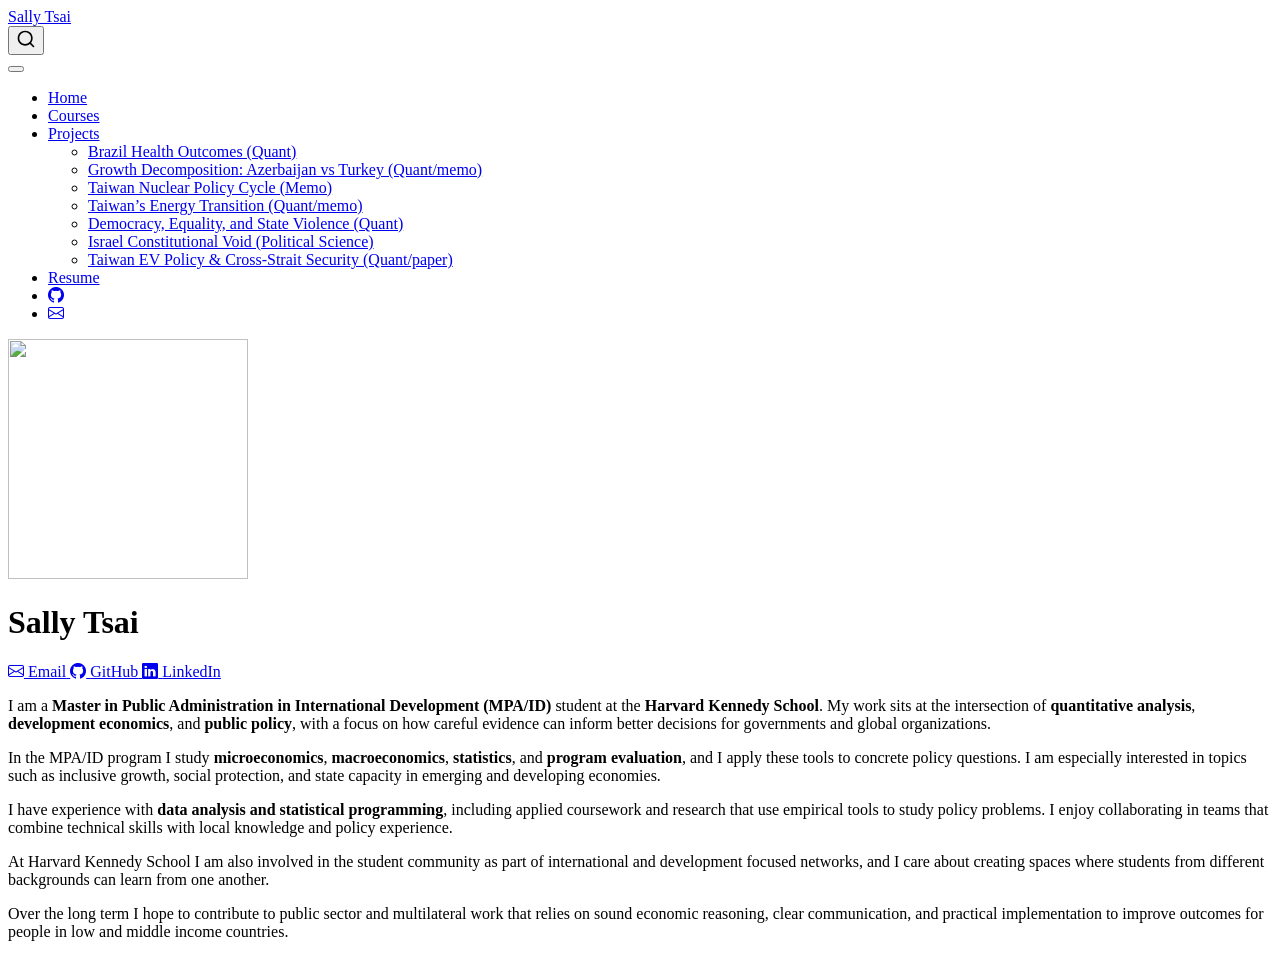
==== docs/index.html @ 2fb7767c "Rebuild site with Taiwan EV paper in Projects menu" ====
<!DOCTYPE html>
<html xmlns="http://www.w3.org/1999/xhtml" lang="en" xml:lang="en"><head>

<meta charset="utf-8">
<meta name="generator" content="quarto-1.9.36">

<meta name="viewport" content="width=device-width, initial-scale=1.0, user-scalable=yes">


<title>Sally Tsai</title>
<style>
/* Default styles provided by pandoc.
** See https://pandoc.org/MANUAL.html#variables-for-html for config info.
*/
code{white-space: pre-wrap;}
span.smallcaps{font-variant: small-caps;}
div.columns{display: flex; gap: min(4vw, 1.5em);}
div.column{flex: auto; overflow-x: auto;}
div.hanging-indent{margin-left: 1.5em; text-indent: -1.5em;}
ul.task-list{list-style: none;}
ul.task-list li input[type="checkbox"] {
  width: 0.8em;
  margin: 0 0.8em 0.2em -1em; /* quarto-specific, see https://github.com/quarto-dev/quarto-cli/issues/4556 */ 
  vertical-align: middle;
}
</style>


<script src="site_libs/quarto-nav/quarto-nav.js"></script>
<script src="site_libs/quarto-nav/headroom.min.js"></script>
<script src="site_libs/clipboard/clipboard.min.js"></script>
<script src="site_libs/quarto-search/autocomplete.umd.js"></script>
<script src="site_libs/quarto-search/fuse.min.js"></script>
<script src="site_libs/quarto-search/quarto-search.js"></script>
<meta name="quarto:offset" content="./">
<script src="site_libs/quarto-html/quarto.js" type="module"></script>
<script src="site_libs/quarto-html/tabsets/tabsets.js" type="module"></script>
<script src="site_libs/quarto-html/popper.min.js"></script>
<script src="site_libs/quarto-html/tippy.umd.min.js"></script>
<link href="site_libs/quarto-html/tippy.css" rel="stylesheet">
<link href="site_libs/quarto-html/quarto-syntax-highlighting-845c23b38eaddc0f92fda52bfe77a8c8.css" rel="stylesheet" id="quarto-text-highlighting-styles">
<script src="site_libs/bootstrap/bootstrap.min.js"></script>
<link href="site_libs/bootstrap/bootstrap-icons.css" rel="stylesheet">
<link href="site_libs/bootstrap/bootstrap-158031087360bce0ff56dc785ce39e06.min.css" rel="stylesheet" append-hash="true" id="quarto-bootstrap" data-mode="light">
<script id="quarto-search-options" type="application/json">{
  "location": "navbar",
  "copy-button": false,
  "collapse-after": 3,
  "panel-placement": "end",
  "type": "overlay",
  "limit": 50,
  "keyboard-shortcut": [
    "f",
    "/",
    "s"
  ],
  "show-item-context": false,
  "language": {
    "search-no-results-text": "No results",
    "search-matching-documents-text": "matching documents",
    "search-copy-link-title": "Copy link to search",
    "search-hide-matches-text": "Hide additional matches",
    "search-more-match-text": "more match in this document",
    "search-more-matches-text": "more matches in this document",
    "search-clear-button-title": "Clear",
    "search-text-placeholder": "",
    "search-detached-cancel-button-title": "Cancel",
    "search-submit-button-title": "Submit",
    "search-label": "Search"
  }
}</script>


<link rel="stylesheet" href="styles.css">
</head>

<body class="nav-fixed fullcontent quarto-light">

<div id="quarto-search-results"></div>
  <header id="quarto-header" class="headroom fixed-top">
    <nav class="navbar navbar-expand-lg " data-bs-theme="dark">
      <div class="navbar-container container-fluid">
      <div class="navbar-brand-container mx-auto">
    <a class="navbar-brand" href="./index.html">
    <span class="navbar-title">Sally Tsai</span>
    </a>
  </div>
            <div id="quarto-search" class="" title="Search"></div>
          <button class="navbar-toggler" type="button" data-bs-toggle="collapse" data-bs-target="#navbarCollapse" aria-controls="navbarCollapse" role="menu" aria-expanded="false" aria-label="Toggle navigation" onclick="if (window.quartoToggleHeadroom) { window.quartoToggleHeadroom(); }">
  <span class="navbar-toggler-icon"></span>
</button>
          <div class="collapse navbar-collapse" id="navbarCollapse">
            <ul class="navbar-nav navbar-nav-scroll ms-auto">
  <li class="nav-item">
    <a class="nav-link active" href="./index.html" aria-current="page"> 
<span class="menu-text">Home</span></a>
  </li>  
  <li class="nav-item">
    <a class="nav-link" href="./courses.html"> 
<span class="menu-text">Courses</span></a>
  </li>  
  <li class="nav-item dropdown ">
    <a class="nav-link dropdown-toggle" href="#" id="nav-menu-projects" role="link" data-bs-toggle="dropdown" aria-expanded="false">
 <span class="menu-text">Projects</span>
    </a>
    <ul class="dropdown-menu dropdown-menu-end" aria-labelledby="nav-menu-projects">    
        <li>
    <a class="dropdown-item" href="./pdfs/brazil-health-outcome.pdf">
 <span class="dropdown-text">Brazil Health Outcomes (Quant)</span></a>
  </li>  
        <li>
    <a class="dropdown-item" href="./pdfs/Asian Development Bank Internal Memorandum.pdf">
 <span class="dropdown-text">Growth Decomposition: Azerbaijan vs Turkey (Quant/memo)</span></a>
  </li>  
        <li>
    <a class="dropdown-item" href="./pdfs/PPG401 policy cycle.pdf">
 <span class="dropdown-text">Taiwan Nuclear Policy Cycle (Memo)</span></a>
  </li>  
        <li>
    <a class="dropdown-item" href="./pdfs/POl474 Paper 1.pdf">
 <span class="dropdown-text">Taiwan’s Energy Transition (Quant/memo)</span></a>
  </li>  
        <li>
    <a class="dropdown-item" href="./pdfs/Democracy, Equality, and State Violence.pdf">
 <span class="dropdown-text">Democracy, Equality, and State Violence (Quant)</span></a>
  </li>  
        <li>
    <a class="dropdown-item" href="./pdfs/POL377 Essay.pdf">
 <span class="dropdown-text">Israel Constitutional Void (Political Science)</span></a>
  </li>  
        <li>
    <a class="dropdown-item" href="./pdfs/taiwan-ev-policy-analysis.pdf">
 <span class="dropdown-text">Taiwan EV Policy &amp; Cross-Strait Security (Quant/paper)</span></a>
  </li>  
    </ul>
  </li>
  <li class="nav-item">
    <a class="nav-link" href="./pdfs/Sally Resume.pdf"> 
<span class="menu-text">Resume</span></a>
  </li>  
  <li class="nav-item compact">
    <a class="nav-link" href="https://github.com/sallyytsai"> <i class="bi bi-github" role="img">
</i> 
<span class="menu-text"></span></a>
  </li>  
  <li class="nav-item compact">
    <a class="nav-link" href="mailto:sallytsai6640@gmail.com"> <i class="bi bi-envelope" role="img">
</i> 
<span class="menu-text"></span></a>
  </li>  
</ul>
          </div> <!-- /navcollapse -->
            <div class="quarto-navbar-tools">
</div>
      </div> <!-- /container-fluid -->
    </nav>
</header>
<!-- content -->
<div id="quarto-content" class="quarto-container page-columns page-rows-contents page-layout-article page-navbar">
<!-- sidebar -->
<!-- margin-sidebar -->
    
<!-- main -->
<div class="quarto-about-trestles">
  <div class="about-entity">
    <img src="photos\59AF9C00-B7DF-407C-B74A-678C40F349BF_1_102_o.jpeg" class="about-image
  round " style="height: 15em; width: 15em;">
<header id="title-block-header" class="quarto-title-block default">
<div class="quarto-title">
<h1 class="title">Sally Tsai</h1>
</div>
<div class="quarto-title-meta">
  </div>
</header>
    <div class="about-links">
  <a href="mailto:sallytsai6640@gmail.com" class="about-link" rel="" target="">
    <i class="bi bi-envelope"></i>
     <span class="about-link-text">Email</span>
  </a>
  <a href="https://github.com/sallyytsai" class="about-link" rel="" target="">
    <i class="bi bi-github"></i>
     <span class="about-link-text">GitHub</span>
  </a>
  <a href="https://www.linkedin.com/in/sallyytsai/" class="about-link" rel="" target="">
    <i class="bi bi-linkedin"></i>
     <span class="about-link-text">LinkedIn</span>
  </a>
</div>
  </div>
  <div class="about-contents"><main class="content" id="quarto-document-content">
<p>I am a <strong>Master in Public Administration in International Development (MPA/ID)</strong> student at the <strong>Harvard Kennedy School</strong>. My work sits at the intersection of <strong>quantitative analysis</strong>, <strong>development economics</strong>, and <strong>public policy</strong>, with a focus on how careful evidence can inform better decisions for governments and global organizations.</p>
<p>In the MPA/ID program I study <strong>microeconomics</strong>, <strong>macroeconomics</strong>, <strong>statistics</strong>, and <strong>program evaluation</strong>, and I apply these tools to concrete policy questions. I am especially interested in topics such as inclusive growth, social protection, and state capacity in emerging and developing economies.</p>
<p>I have experience with <strong>data analysis and statistical programming</strong>, including applied coursework and research that use empirical tools to study policy problems. I enjoy collaborating in teams that combine technical skills with local knowledge and policy experience.</p>
<p>At Harvard Kennedy School I am also involved in the student community as part of international and development focused networks, and I care about creating spaces where students from different backgrounds can learn from one another.</p>
<p>Over the long term I hope to contribute to public sector and multilateral work that relies on sound economic reasoning, clear communication, and practical implementation to improve outcomes for people in low and middle income countries.</p>


</main></div>
</div>
 <!-- /main -->
<script id="quarto-html-after-body" type="application/javascript">
  window.document.addEventListener("DOMContentLoaded", function (event) {
    const isCodeAnnotation = (el) => {
      for (const clz of el.classList) {
        if (clz.startsWith('code-annotation-')) {                     
          return true;
        }
      }
      return false;
    }
    const onCopySuccess = function(e) {
      // button target
      const button = e.trigger;
      // don't keep focus
      button.blur();
      // flash "checked"
      button.classList.add('code-copy-button-checked');
      var currentTitle = button.getAttribute("title");
      button.setAttribute("title", "Copied!");
      let tooltip;
      if (window.bootstrap) {
        button.setAttribute("data-bs-toggle", "tooltip");
        button.setAttribute("data-bs-placement", "left");
        button.setAttribute("data-bs-title", "Copied!");
        tooltip = new bootstrap.Tooltip(button, 
          { trigger: "manual", 
            customClass: "code-copy-button-tooltip",
            offset: [0, -8]});
        tooltip.show();    
      }
      setTimeout(function() {
        if (tooltip) {
          tooltip.hide();
          button.removeAttribute("data-bs-title");
          button.removeAttribute("data-bs-toggle");
          button.removeAttribute("data-bs-placement");
        }
        button.setAttribute("title", currentTitle);
        button.classList.remove('code-copy-button-checked');
      }, 1000);
      // clear code selection
      e.clearSelection();
    }
    const getTextToCopy = function(trigger) {
      const outerScaffold = trigger.parentElement.cloneNode(true);
      const codeEl = outerScaffold.querySelector('code');
      for (const childEl of codeEl.children) {
        if (isCodeAnnotation(childEl)) {
          childEl.remove();
        }
      }
      return codeEl.innerText;
    }
    const clipboard = new window.ClipboardJS('.code-copy-button:not([data-in-quarto-modal])', {
      text: getTextToCopy
    });
    clipboard.on('success', onCopySuccess);
    if (window.document.getElementById('quarto-embedded-source-code-modal')) {
      const clipboardModal = new window.ClipboardJS('.code-copy-button[data-in-quarto-modal]', {
        text: getTextToCopy,
        container: window.document.getElementById('quarto-embedded-source-code-modal')
      });
      clipboardModal.on('success', onCopySuccess);
    }
      var localhostRegex = new RegExp(/^(?:http|https):\/\/localhost\:?[0-9]*\//);
      var mailtoRegex = new RegExp(/^mailto:/);
        var filterRegex = new RegExp('/' + window.location.host + '/');
      var isInternal = (href) => {
          return filterRegex.test(href) || localhostRegex.test(href) || mailtoRegex.test(href);
      }
      // Inspect non-navigation links and adorn them if external
     var links = window.document.querySelectorAll('a[href]:not(.nav-link):not(.navbar-brand):not(.toc-action):not(.sidebar-link):not(.sidebar-item-toggle):not(.pagination-link):not(.no-external):not([aria-hidden]):not(.dropdown-item):not(.quarto-navigation-tool):not(.about-link)');
      for (var i=0; i<links.length; i++) {
        const link = links[i];
        if (!isInternal(link.href)) {
          // undo the damage that might have been done by quarto-nav.js in the case of
          // links that we want to consider external
          if (link.dataset.originalHref !== undefined) {
            link.href = link.dataset.originalHref;
          }
        }
      }
    function tippyHover(el, contentFn, onTriggerFn, onUntriggerFn) {
      const config = {
        allowHTML: true,
        maxWidth: 500,
        delay: 100,
        arrow: false,
        appendTo: function(el) {
            return el.parentElement;
        },
        interactive: true,
        interactiveBorder: 10,
        theme: 'quarto',
        placement: 'bottom-start',
      };
      if (contentFn) {
        config.content = contentFn;
      }
      if (onTriggerFn) {
        config.onTrigger = onTriggerFn;
      }
      if (onUntriggerFn) {
        config.onUntrigger = onUntriggerFn;
      }
      window.tippy(el, config); 
    }
    const noterefs = window.document.querySelectorAll('a[role="doc-noteref"]');
    for (var i=0; i<noterefs.length; i++) {
      const ref = noterefs[i];
      tippyHover(ref, function() {
        // use id or data attribute instead here
        let href = ref.getAttribute('data-footnote-href') || ref.getAttribute('href');
        try { href = new URL(href).hash; } catch {}
        const id = href.replace(/^#\/?/, "");
        const note = window.document.getElementById(id);
        if (note) {
          return note.innerHTML;
        } else {
          return "";
        }
      });
    }
    const xrefs = window.document.querySelectorAll('a.quarto-xref');
    const processXRef = (id, note) => {
      // Strip column container classes
      const stripColumnClz = (el) => {
        el.classList.remove("page-full", "page-columns");
        if (el.children) {
          for (const child of el.children) {
            stripColumnClz(child);
          }
        }
      }
      stripColumnClz(note)
      if (id === null || id.startsWith('sec-')) {
        // Special case sections, only their first couple elements
        const container = document.createElement("div");
        if (note.children && note.children.length > 2) {
          container.appendChild(note.children[0].cloneNode(true));
          for (let i = 1; i < note.children.length; i++) {
            const child = note.children[i];
            if (child.tagName === "P" && child.innerText === "") {
              continue;
            } else {
              container.appendChild(child.cloneNode(true));
              break;
            }
          }
          if (window.Quarto?.typesetMath) {
            window.Quarto.typesetMath(container);
          }
          return container.innerHTML
        } else {
          if (window.Quarto?.typesetMath) {
            window.Quarto.typesetMath(note);
          }
          return note.innerHTML;
        }
      } else {
        // Remove any anchor links if they are present
        const anchorLink = note.querySelector('a.anchorjs-link');
        if (anchorLink) {
          anchorLink.remove();
        }
        if (window.Quarto?.typesetMath) {
          window.Quarto.typesetMath(note);
        }
        if (note.classList.contains("callout")) {
          return note.outerHTML;
        } else {
          return note.innerHTML;
        }
      }
    }
    for (var i=0; i<xrefs.length; i++) {
      const xref = xrefs[i];
      tippyHover(xref, undefined, function(instance) {
        instance.disable();
        let url = xref.getAttribute('href');
        let hash = undefined; 
        if (url.startsWith('#')) {
          hash = url;
        } else {
          try { hash = new URL(url).hash; } catch {}
        }
        if (hash) {
          const id = hash.replace(/^#\/?/, "");
          const note = window.document.getElementById(id);
          if (note !== null) {
            try {
              const html = processXRef(id, note.cloneNode(true));
              instance.setContent(html);
            } finally {
              instance.enable();
              instance.show();
            }
          } else {
            // See if we can fetch this
            fetch(url.split('#')[0])
            .then(res => res.text())
            .then(html => {
              const parser = new DOMParser();
              const htmlDoc = parser.parseFromString(html, "text/html");
              const note = htmlDoc.getElementById(id);
              if (note !== null) {
                const html = processXRef(id, note);
                instance.setContent(html);
              } 
            }).finally(() => {
              instance.enable();
              instance.show();
            });
          }
        } else {
          // See if we can fetch a full url (with no hash to target)
          // This is a special case and we should probably do some content thinning / targeting
          fetch(url)
          .then(res => res.text())
          .then(html => {
            const parser = new DOMParser();
            const htmlDoc = parser.parseFromString(html, "text/html");
            const note = htmlDoc.querySelector('main.content');
            if (note !== null) {
              // This should only happen for chapter cross references
              // (since there is no id in the URL)
              // remove the first header
              if (note.children.length > 0 && note.children[0].tagName === "HEADER") {
                note.children[0].remove();
              }
              const html = processXRef(null, note);
              instance.setContent(html);
            } 
          }).finally(() => {
            instance.enable();
            instance.show();
          });
        }
      }, function(instance) {
      });
    }
        let selectedAnnoteEl;
        const selectorForAnnotation = ( cell, annotation) => {
          let cellAttr = 'data-code-cell="' + cell + '"';
          let lineAttr = 'data-code-annotation="' +  annotation + '"';
          const selector = 'span[' + cellAttr + '][' + lineAttr + ']';
          return selector;
        }
        const selectCodeLines = (annoteEl) => {
          const doc = window.document;
          const targetCell = annoteEl.getAttribute("data-target-cell");
          const targetAnnotation = annoteEl.getAttribute("data-target-annotation");
          const annoteSpan = window.document.querySelector(selectorForAnnotation(targetCell, targetAnnotation));
          const lines = annoteSpan.getAttribute("data-code-lines").split(",");
          const lineIds = lines.map((line) => {
            return targetCell + "-" + line;
          })
          let top = null;
          let height = null;
          let parent = null;
          if (lineIds.length > 0) {
              //compute the position of the single el (top and bottom and make a div)
              const el = window.document.getElementById(lineIds[0]);
              top = el.offsetTop;
              height = el.offsetHeight;
              parent = el.parentElement.parentElement;
            if (lineIds.length > 1) {
              const lastEl = window.document.getElementById(lineIds[lineIds.length - 1]);
              const bottom = lastEl.offsetTop + lastEl.offsetHeight;
              height = bottom - top;
            }
            if (top !== null && height !== null && parent !== null) {
              // cook up a div (if necessary) and position it 
              let div = window.document.getElementById("code-annotation-line-highlight");
              if (div === null) {
                div = window.document.createElement("div");
                div.setAttribute("id", "code-annotation-line-highlight");
                div.style.position = 'absolute';
                parent.appendChild(div);
              }
              div.style.top = top - 2 + "px";
              div.style.height = height + 4 + "px";
              div.style.left = 0;
              let gutterDiv = window.document.getElementById("code-annotation-line-highlight-gutter");
              if (gutterDiv === null) {
                gutterDiv = window.document.createElement("div");
                gutterDiv.setAttribute("id", "code-annotation-line-highlight-gutter");
                gutterDiv.style.position = 'absolute';
                const codeCell = window.document.getElementById(targetCell);
                const gutter = codeCell.querySelector('.code-annotation-gutter');
                gutter.appendChild(gutterDiv);
              }
              gutterDiv.style.top = top - 2 + "px";
              gutterDiv.style.height = height + 4 + "px";
            }
            selectedAnnoteEl = annoteEl;
          }
        };
        const unselectCodeLines = () => {
          const elementsIds = ["code-annotation-line-highlight", "code-annotation-line-highlight-gutter"];
          elementsIds.forEach((elId) => {
            const div = window.document.getElementById(elId);
            if (div) {
              div.remove();
            }
          });
          selectedAnnoteEl = undefined;
        };
          // Handle positioning of the toggle
      window.addEventListener(
        "resize",
        throttle(() => {
          elRect = undefined;
          if (selectedAnnoteEl) {
            selectCodeLines(selectedAnnoteEl);
          }
        }, 10)
      );
      function throttle(fn, ms) {
      let throttle = false;
      let timer;
        return (...args) => {
          if(!throttle) { // first call gets through
              fn.apply(this, args);
              throttle = true;
          } else { // all the others get throttled
              if(timer) clearTimeout(timer); // cancel #2
              timer = setTimeout(() => {
                fn.apply(this, args);
                timer = throttle = false;
              }, ms);
          }
        };
      }
        // Attach click handler to the DT
        const annoteDls = window.document.querySelectorAll('dt[data-target-cell]');
        for (const annoteDlNode of annoteDls) {
          annoteDlNode.addEventListener('click', (event) => {
            const clickedEl = event.target;
            if (clickedEl !== selectedAnnoteEl) {
              unselectCodeLines();
              const activeEl = window.document.querySelector('dt[data-target-cell].code-annotation-active');
              if (activeEl) {
                activeEl.classList.remove('code-annotation-active');
              }
              selectCodeLines(clickedEl);
              clickedEl.classList.add('code-annotation-active');
            } else {
              // Unselect the line
              unselectCodeLines();
              clickedEl.classList.remove('code-annotation-active');
            }
          });
        }
    const findCites = (el) => {
      const parentEl = el.parentElement;
      if (parentEl) {
        const cites = parentEl.dataset.cites;
        if (cites) {
          return {
            el,
            cites: cites.split(' ')
          };
        } else {
          return findCites(el.parentElement)
        }
      } else {
        return undefined;
      }
    };
    var bibliorefs = window.document.querySelectorAll('a[role="doc-biblioref"]');
    for (var i=0; i<bibliorefs.length; i++) {
      const ref = bibliorefs[i];
      const citeInfo = findCites(ref);
      if (citeInfo) {
        tippyHover(citeInfo.el, function() {
          var popup = window.document.createElement('div');
          citeInfo.cites.forEach(function(cite) {
            var citeDiv = window.document.createElement('div');
            citeDiv.classList.add('hanging-indent');
            citeDiv.classList.add('csl-entry');
            var biblioDiv = window.document.getElementById('ref-' + cite);
            if (biblioDiv) {
              citeDiv.innerHTML = biblioDiv.innerHTML;
            }
            popup.appendChild(citeDiv);
          });
          return popup.innerHTML;
        });
      }
    }
  });
  </script>
</div> <!-- /content -->




</body></html>
---- docs/site_libs/quarto-html/quarto-syntax-highlighting-845c23b38eaddc0f92fda52bfe77a8c8.css ----
/* quarto syntax highlight colors */
:root {
  --quarto-hl-ot-color: #003B4F;
  --quarto-hl-at-color: #657422;
  --quarto-hl-ss-color: #20794D;
  --quarto-hl-an-color: #5E5E5E;
  --quarto-hl-fu-color: #4758AB;
  --quarto-hl-st-color: #20794D;
  --quarto-hl-cf-color: #003B4F;
  --quarto-hl-op-color: #5E5E5E;
  --quarto-hl-er-color: #AD0000;
  --quarto-hl-bn-color: #AD0000;
  --quarto-hl-al-color: #AD0000;
  --quarto-hl-va-color: #111111;
  --quarto-hl-bu-color: inherit;
  --quarto-hl-ex-color: inherit;
  --quarto-hl-pp-color: #AD0000;
  --quarto-hl-in-color: #5E5E5E;
  --quarto-hl-vs-color: #20794D;
  --quarto-hl-wa-color: #5E5E5E;
  --quarto-hl-do-color: #5E5E5E;
  --quarto-hl-im-color: #00769E;
  --quarto-hl-ch-color: #20794D;
  --quarto-hl-dt-color: #AD0000;
  --quarto-hl-fl-color: #AD0000;
  --quarto-hl-co-color: #5E5E5E;
  --quarto-hl-cv-color: #5E5E5E;
  --quarto-hl-cn-color: #8f5902;
  --quarto-hl-sc-color: #5E5E5E;
  --quarto-hl-dv-color: #AD0000;
  --quarto-hl-kw-color: #003B4F;
}

/* other quarto variables */
:root {
  --quarto-font-monospace: SFMono-Regular, Menlo, Monaco, Consolas, "Liberation Mono", "Courier New", monospace;
}

/* syntax highlight based on Pandoc's rules */
pre > code.sourceCode > span {
  color: #003B4F;
}

code.sourceCode > span {
  color: #003B4F;
}

div.sourceCode,
div.sourceCode pre.sourceCode {
  color: #003B4F;
}

/* Normal */
code span {
  color: #003B4F;
}

/* Alert */
code span.al {
  color: #AD0000;
  font-style: inherit;
}

/* Annotation */
code span.an {
  color: #5E5E5E;
  font-style: inherit;
}

/* Attribute */
code span.at {
  color: #657422;
  font-style: inherit;
}

/* BaseN */
code span.bn {
  color: #AD0000;
  font-style: inherit;
}

/* BuiltIn */
code span.bu {
  font-style: inherit;
}

/* ControlFlow */
code span.cf {
  color: #003B4F;
  font-weight: bold;
  font-style: inherit;
}

/* Char */
code span.ch {
  color: #20794D;
  font-style: inherit;
}

/* Constant */
code span.cn {
  color: #8f5902;
  font-style: inherit;
}

/* Comment */
code span.co {
  color: #5E5E5E;
  font-style: inherit;
}

/* CommentVar */
code span.cv {
  color: #5E5E5E;
  font-style: italic;
}

/* Documentation */
code span.do {
  color: #5E5E5E;
  font-style: italic;
}

/* DataType */
code span.dt {
  color: #AD0000;
  font-style: inherit;
}

/* DecVal */
code span.dv {
  color: #AD0000;
  font-style: inherit;
}

/* Error */
code span.er {
  color: #AD0000;
  font-style: inherit;
}

/* Extension */
code span.ex {
  font-style: inherit;
}

/* Float */
code span.fl {
  color: #AD0000;
  font-style: inherit;
}

/* Function */
code span.fu {
  color: #4758AB;
  font-style: inherit;
}

/* Import */
code span.im {
  color: #00769E;
  font-style: inherit;
}

/* Information */
code span.in {
  color: #5E5E5E;
  font-style: inherit;
}

/* Keyword */
code span.kw {
  color: #003B4F;
  font-weight: bold;
  font-style: inherit;
}

/* Operator */
code span.op {
  color: #5E5E5E;
  font-style: inherit;
}

/* Other */
code span.ot {
  color: #003B4F;
  font-style: inherit;
}

/* Preprocessor */
code span.pp {
  color: #AD0000;
  font-style: inherit;
}

/* SpecialChar */
code span.sc {
  color: #5E5E5E;
  font-style: inherit;
}

/* SpecialString */
code span.ss {
  color: #20794D;
  font-style: inherit;
}

/* String */
code span.st {
  color: #20794D;
  font-style: inherit;
}

/* Variable */
code span.va {
  color: #111111;
  font-style: inherit;
}

/* VerbatimString */
code span.vs {
  color: #20794D;
  font-style: inherit;
}

/* Warning */
code span.wa {
  color: #5E5E5E;
  font-style: italic;
}

.prevent-inlining {
  content: "</";
}

/*# sourceMappingURL=ac89f0bb514bba72461919f78549e31c.css.map */
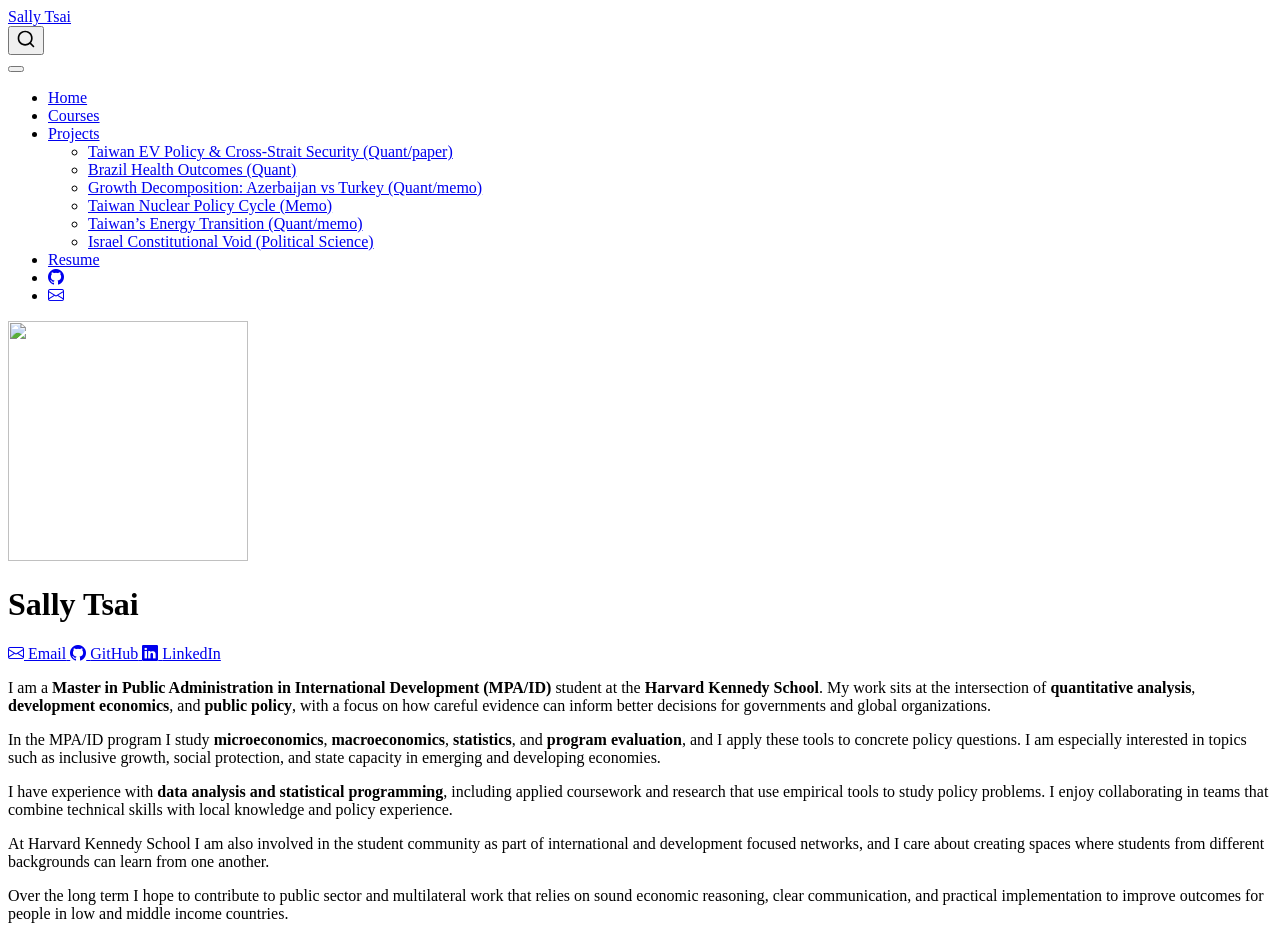
==== commit 53f28fd2: "Move EV paper to top of Projects, remove Democracy paper" ====
--- a/docs/index.html
+++ b/docs/index.html
@@ -105,6 +105,10 @@
     </a>
     <ul class="dropdown-menu dropdown-menu-end" aria-labelledby="nav-menu-projects">    
         <li>
+    <a class="dropdown-item" href="./pdfs/taiwan-ev-policy-analysis.pdf">
+ <span class="dropdown-text">Taiwan EV Policy &amp; Cross-Strait Security (Quant/paper)</span></a>
+  </li>  
+        <li>
     <a class="dropdown-item" href="./pdfs/brazil-health-outcome.pdf">
  <span class="dropdown-text">Brazil Health Outcomes (Quant)</span></a>
   </li>  
@@ -121,16 +125,8 @@
  <span class="dropdown-text">Taiwan’s Energy Transition (Quant/memo)</span></a>
   </li>  
         <li>
-    <a class="dropdown-item" href="./pdfs/Democracy, Equality, and State Violence.pdf">
- <span class="dropdown-text">Democracy, Equality, and State Violence (Quant)</span></a>
-  </li>  
-        <li>
     <a class="dropdown-item" href="./pdfs/POL377 Essay.pdf">
  <span class="dropdown-text">Israel Constitutional Void (Political Science)</span></a>
-  </li>  
-        <li>
-    <a class="dropdown-item" href="./pdfs/taiwan-ev-policy-analysis.pdf">
- <span class="dropdown-text">Taiwan EV Policy &amp; Cross-Strait Security (Quant/paper)</span></a>
   </li>  
     </ul>
   </li>
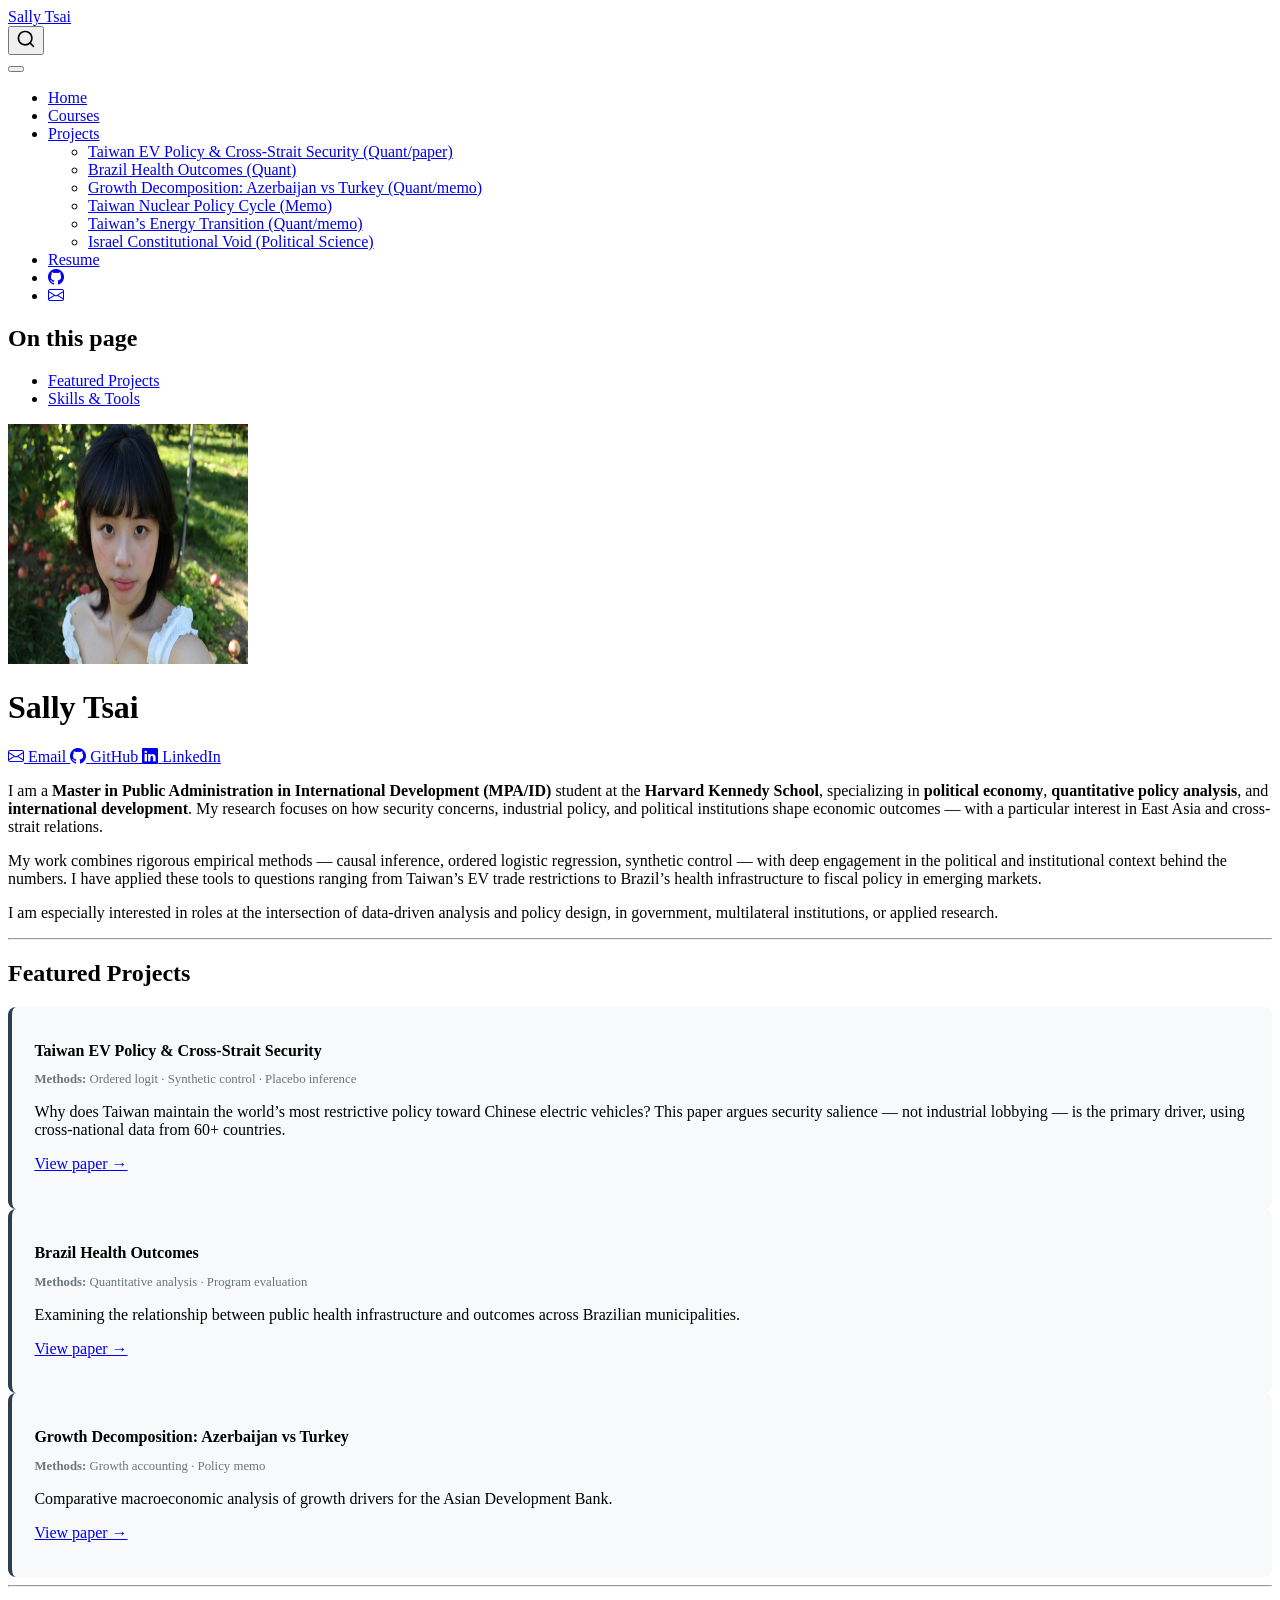
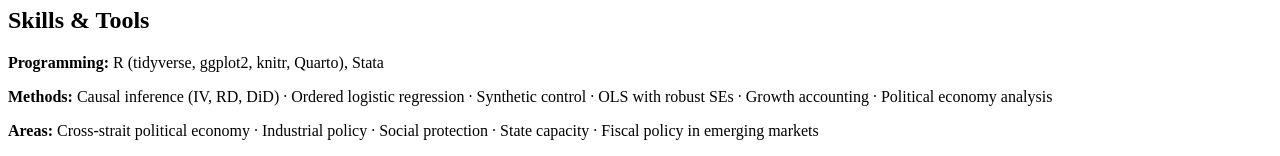
==== commit 19c05fda: "Redesign homepage: project cards, stronger bio, skills section, fix photo path" ====
--- a/docs/index.html
+++ b/docs/index.html
@@ -74,7 +74,7 @@
 <link rel="stylesheet" href="styles.css">
 </head>
 
-<body class="nav-fixed fullcontent quarto-light">
+<body class="nav-fixed quarto-light">
 
 <div id="quarto-search-results"></div>
   <header id="quarto-header" class="headroom fixed-top">
@@ -155,11 +155,19 @@
 <div id="quarto-content" class="quarto-container page-columns page-rows-contents page-layout-article page-navbar">
 <!-- sidebar -->
 <!-- margin-sidebar -->
-    
+    <div id="quarto-margin-sidebar" class="sidebar margin-sidebar">
+        <nav id="TOC" role="doc-toc" class="toc-active">
+    <h2 id="toc-title">On this page</h2>
+  <ul>
+  <li><a href="#featured-projects" id="toc-featured-projects" class="nav-link active" data-scroll-target="#featured-projects">Featured Projects</a></li>
+  <li><a href="#skills-tools" id="toc-skills-tools" class="nav-link" data-scroll-target="#skills-tools">Skills &amp; Tools</a></li>
+  </ul>
+</nav>
+    </div>
 <!-- main -->
 <div class="quarto-about-trestles">
   <div class="about-entity">
-    <img src="photos\59AF9C00-B7DF-407C-B74A-678C40F349BF_1_102_o.jpeg" class="about-image
+    <img src="photos/59AF9C00-B7DF-407C-B74A-678C40F349BF_1_102_o.jpeg" class="about-image
   round " style="height: 15em; width: 15em;">
 <header id="title-block-header" class="quarto-title-block default">
 <div class="quarto-title">
@@ -184,13 +192,43 @@
 </div>
   </div>
   <div class="about-contents"><main class="content" id="quarto-document-content">
-<p>I am a <strong>Master in Public Administration in International Development (MPA/ID)</strong> student at the <strong>Harvard Kennedy School</strong>. My work sits at the intersection of <strong>quantitative analysis</strong>, <strong>development economics</strong>, and <strong>public policy</strong>, with a focus on how careful evidence can inform better decisions for governments and global organizations.</p>
-<p>In the MPA/ID program I study <strong>microeconomics</strong>, <strong>macroeconomics</strong>, <strong>statistics</strong>, and <strong>program evaluation</strong>, and I apply these tools to concrete policy questions. I am especially interested in topics such as inclusive growth, social protection, and state capacity in emerging and developing economies.</p>
-<p>I have experience with <strong>data analysis and statistical programming</strong>, including applied coursework and research that use empirical tools to study policy problems. I enjoy collaborating in teams that combine technical skills with local knowledge and policy experience.</p>
-<p>At Harvard Kennedy School I am also involved in the student community as part of international and development focused networks, and I care about creating spaces where students from different backgrounds can learn from one another.</p>
-<p>Over the long term I hope to contribute to public sector and multilateral work that relies on sound economic reasoning, clear communication, and practical implementation to improve outcomes for people in low and middle income countries.</p>
-
-
+
+<p>I am a <strong>Master in Public Administration in International Development (MPA/ID)</strong> student at the <strong>Harvard Kennedy School</strong>, specializing in <strong>political economy</strong>, <strong>quantitative policy analysis</strong>, and <strong>international development</strong>. My research focuses on how security concerns, industrial policy, and political institutions shape economic outcomes — with a particular interest in East Asia and cross-strait relations.</p>
+<p>My work combines rigorous empirical methods — causal inference, ordered logistic regression, synthetic control — with deep engagement in the political and institutional context behind the numbers. I have applied these tools to questions ranging from Taiwan’s EV trade restrictions to Brazil’s health infrastructure to fiscal policy in emerging markets.</p>
+<p>I am especially interested in roles at the intersection of data-driven analysis and policy design, in government, multilateral institutions, or applied research.</p>
+<hr>
+<section id="featured-projects" class="level2">
+<h2 data-anchor-id="featured-projects">Featured Projects</h2>
+<div class="grid">
+<section id="taiwan-ev-policy-cross-strait-security" class="level3 g-col-12 g-col-md-4">
+<h3 data-anchor-id="taiwan-ev-policy-cross-strait-security">Taiwan EV Policy &amp; Cross-Strait Security</h3>
+<p><strong>Methods:</strong> Ordered logit · Synthetic control · Placebo inference</p>
+<p>Why does Taiwan maintain the world’s most restrictive policy toward Chinese electric vehicles? This paper argues security salience — not industrial lobbying — is the primary driver, using cross-national data from 60+ countries.</p>
+<p><a href="pdfs/taiwan-ev-policy-analysis.pdf">View paper →</a></p>
+</section>
+<section id="brazil-health-outcomes" class="level3 g-col-12 g-col-md-4">
+<h3 data-anchor-id="brazil-health-outcomes">Brazil Health Outcomes</h3>
+<p><strong>Methods:</strong> Quantitative analysis · Program evaluation</p>
+<p>Examining the relationship between public health infrastructure and outcomes across Brazilian municipalities.</p>
+<p><a href="pdfs/brazil-health-outcome.pdf">View paper →</a></p>
+</section>
+<section id="growth-decomposition-azerbaijan-vs-turkey" class="level3 g-col-12 g-col-md-4">
+<h3 data-anchor-id="growth-decomposition-azerbaijan-vs-turkey">Growth Decomposition: Azerbaijan vs Turkey</h3>
+<p><strong>Methods:</strong> Growth accounting · Policy memo</p>
+<p>Comparative macroeconomic analysis of growth drivers for the Asian Development Bank.</p>
+<p><a href="pdfs/Asian Development Bank Internal Memorandum.pdf">View paper →</a></p>
+</section>
+</div>
+<hr>
+</section>
+<section id="skills-tools" class="level2">
+<h2 data-anchor-id="skills-tools">Skills &amp; Tools</h2>
+<p><strong>Programming:</strong> R (tidyverse, ggplot2, knitr, Quarto), Stata</p>
+<p><strong>Methods:</strong> Causal inference (IV, RD, DiD) · Ordered logistic regression · Synthetic control · OLS with robust SEs · Growth accounting · Political economy analysis</p>
+<p><strong>Areas:</strong> Cross-strait political economy · Industrial policy · Social protection · State capacity · Fiscal policy in emerging markets</p>
+
+
+</section>
 </main></div>
 </div>
  <!-- /main -->
--- a/docs/styles.css
+++ b/docs/styles.css
@@ -0,0 +1,30 @@
+/* css styles */
+
+/* Project cards */
+.grid {
+  margin-top: 0.5rem;
+  gap: 1rem;
+}
+
+.g-col-md-4 {
+  background: #f8f9fa;
+  border-radius: 8px;
+  padding: 1.2rem 1.4rem;
+  border-left: 4px solid #2c3e50;
+}
+
+.g-col-md-4 h3 {
+  font-size: 1rem;
+  margin-bottom: 0.3rem;
+}
+
+.g-col-md-4 p:first-of-type {
+  font-size: 0.8rem;
+  color: #6c757d;
+  margin-bottom: 0.6rem;
+}
+
+/* Tighten about section spacing */
+.about-links {
+  margin-top: 1rem;
+}
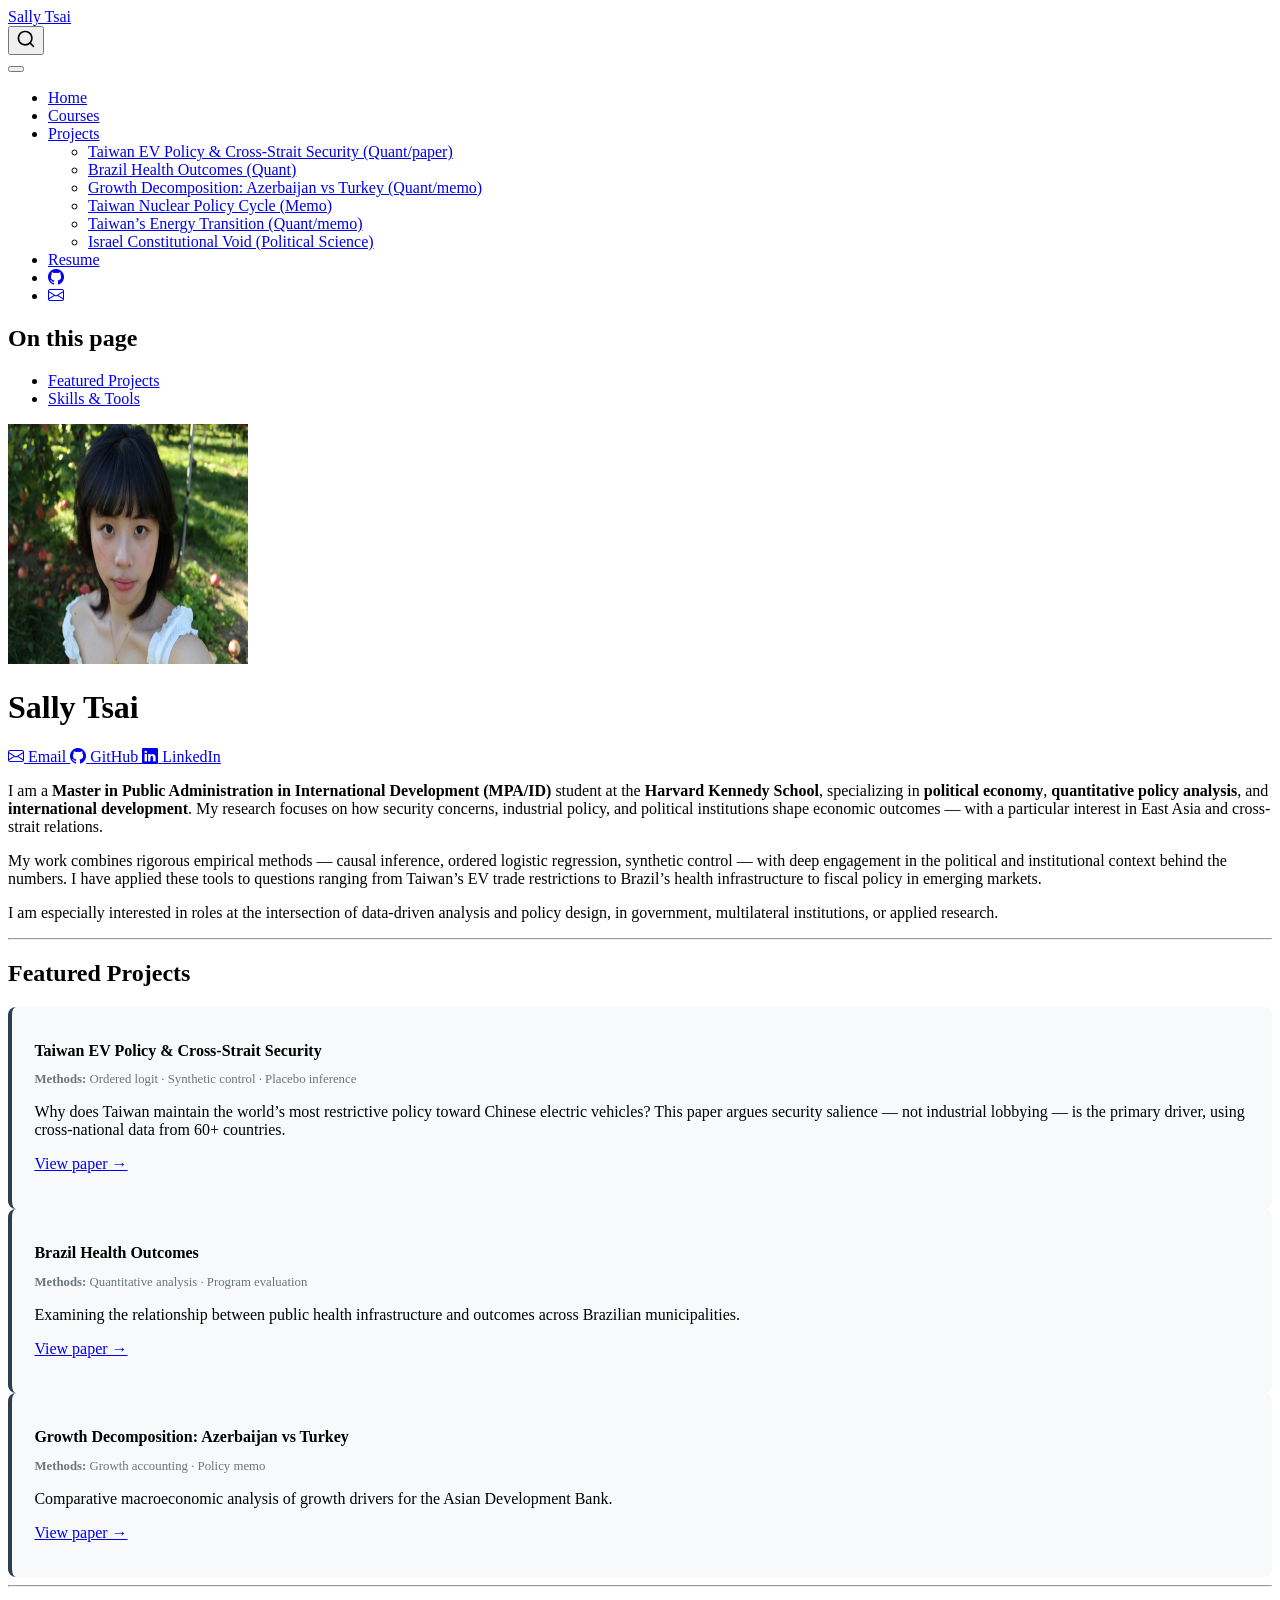
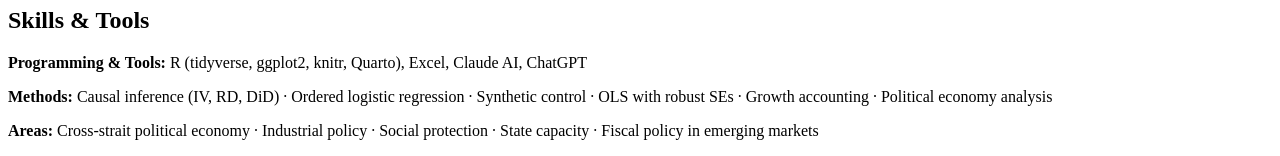
==== commit c546a8a8: "Update skills: replace Stata with Excel and AI tools" ====
--- a/docs/index.html
+++ b/docs/index.html
@@ -223,7 +223,7 @@
 </section>
 <section id="skills-tools" class="level2">
 <h2 data-anchor-id="skills-tools">Skills &amp; Tools</h2>
-<p><strong>Programming:</strong> R (tidyverse, ggplot2, knitr, Quarto), Stata</p>
+<p><strong>Programming &amp; Tools:</strong> R (tidyverse, ggplot2, knitr, Quarto), Excel, Claude AI, ChatGPT</p>
 <p><strong>Methods:</strong> Causal inference (IV, RD, DiD) · Ordered logistic regression · Synthetic control · OLS with robust SEs · Growth accounting · Political economy analysis</p>
 <p><strong>Areas:</strong> Cross-strait political economy · Industrial policy · Social protection · State capacity · Fiscal policy in emerging markets</p>
 
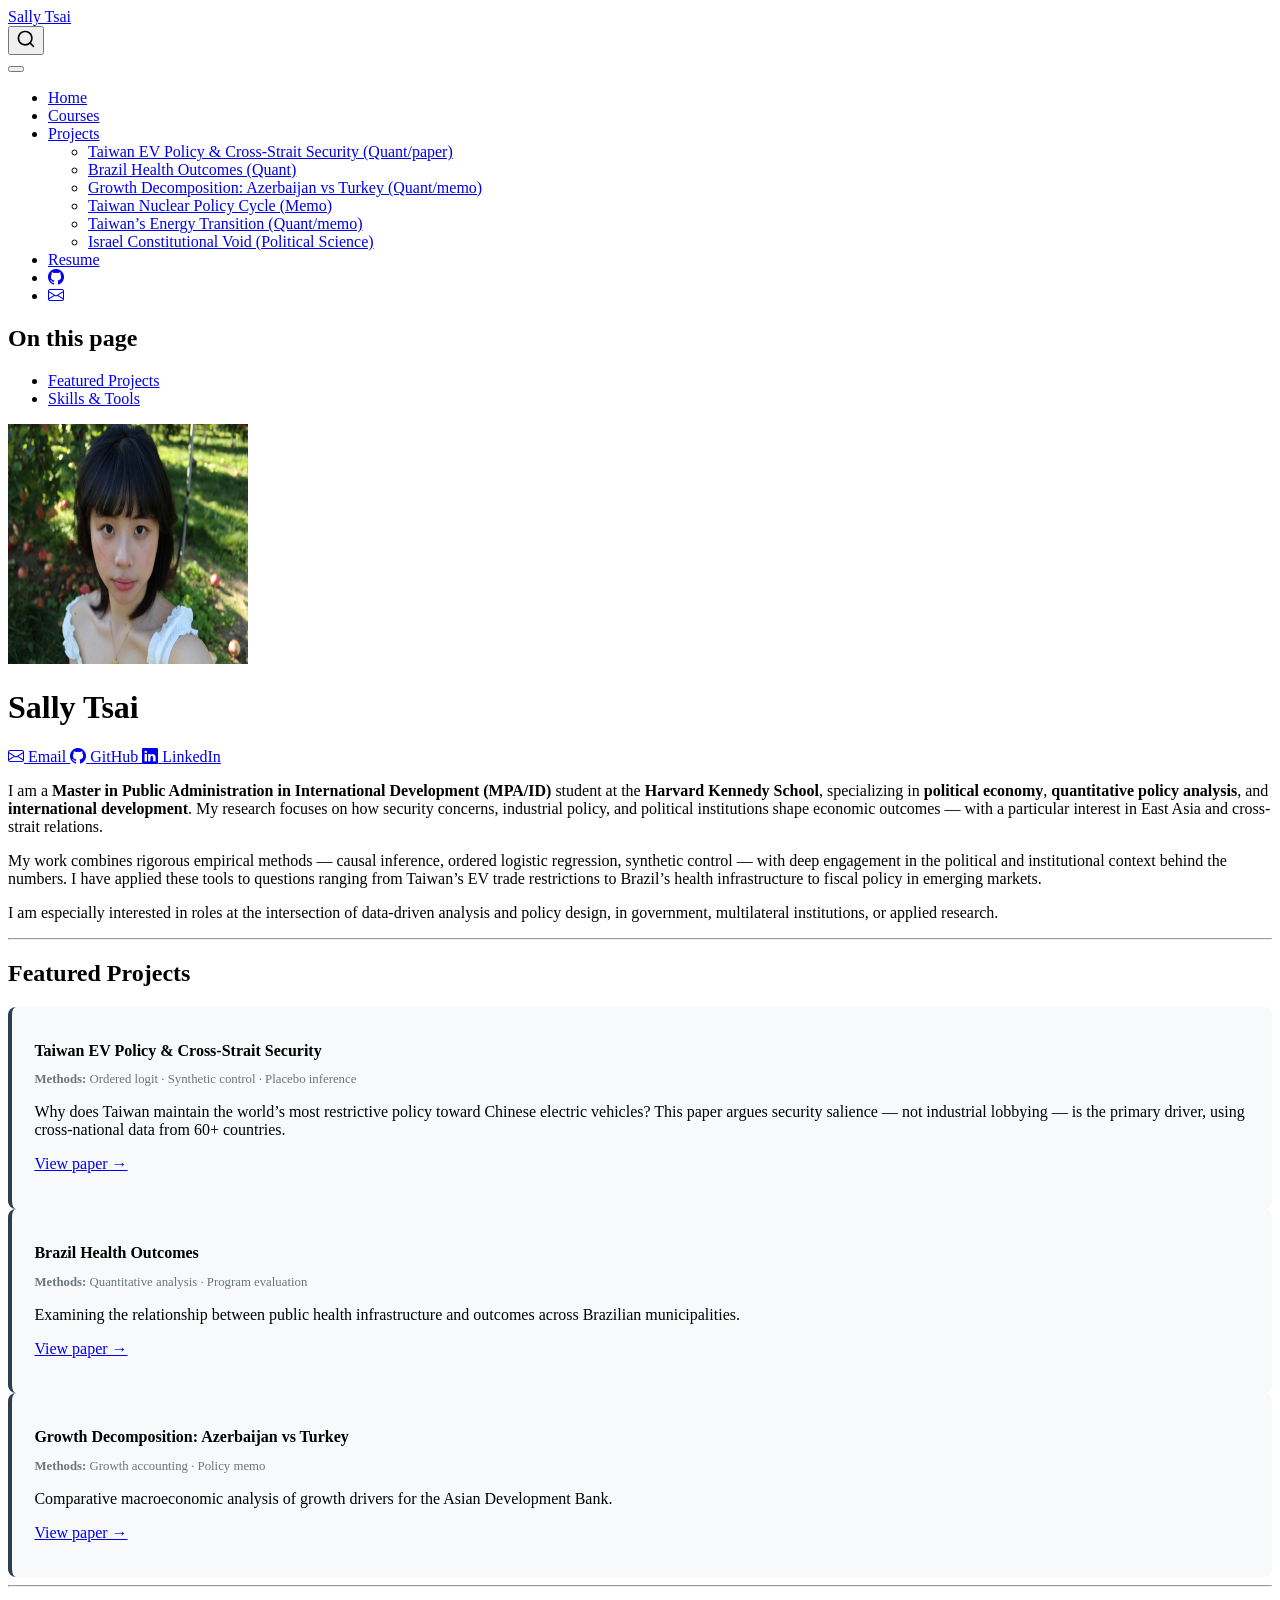
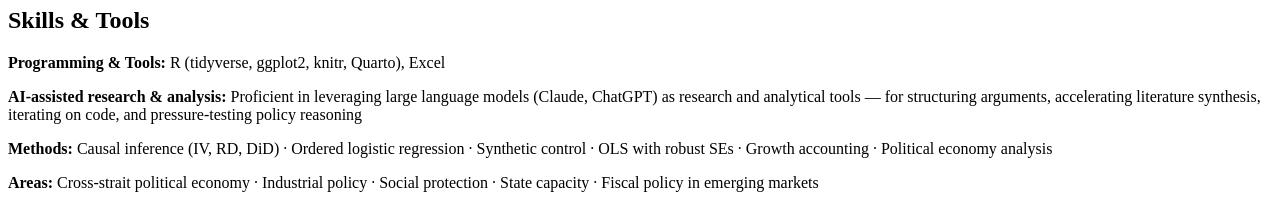
==== commit 7ac7b341: "Polish AI skills description" ====
--- a/docs/index.html
+++ b/docs/index.html
@@ -223,7 +223,8 @@
 </section>
 <section id="skills-tools" class="level2">
 <h2 data-anchor-id="skills-tools">Skills &amp; Tools</h2>
-<p><strong>Programming &amp; Tools:</strong> R (tidyverse, ggplot2, knitr, Quarto), Excel, Claude AI, ChatGPT</p>
+<p><strong>Programming &amp; Tools:</strong> R (tidyverse, ggplot2, knitr, Quarto), Excel</p>
+<p><strong>AI-assisted research &amp; analysis:</strong> Proficient in leveraging large language models (Claude, ChatGPT) as research and analytical tools — for structuring arguments, accelerating literature synthesis, iterating on code, and pressure-testing policy reasoning</p>
 <p><strong>Methods:</strong> Causal inference (IV, RD, DiD) · Ordered logistic regression · Synthetic control · OLS with robust SEs · Growth accounting · Political economy analysis</p>
 <p><strong>Areas:</strong> Cross-strait political economy · Industrial policy · Social protection · State capacity · Fiscal policy in emerging markets</p>
 
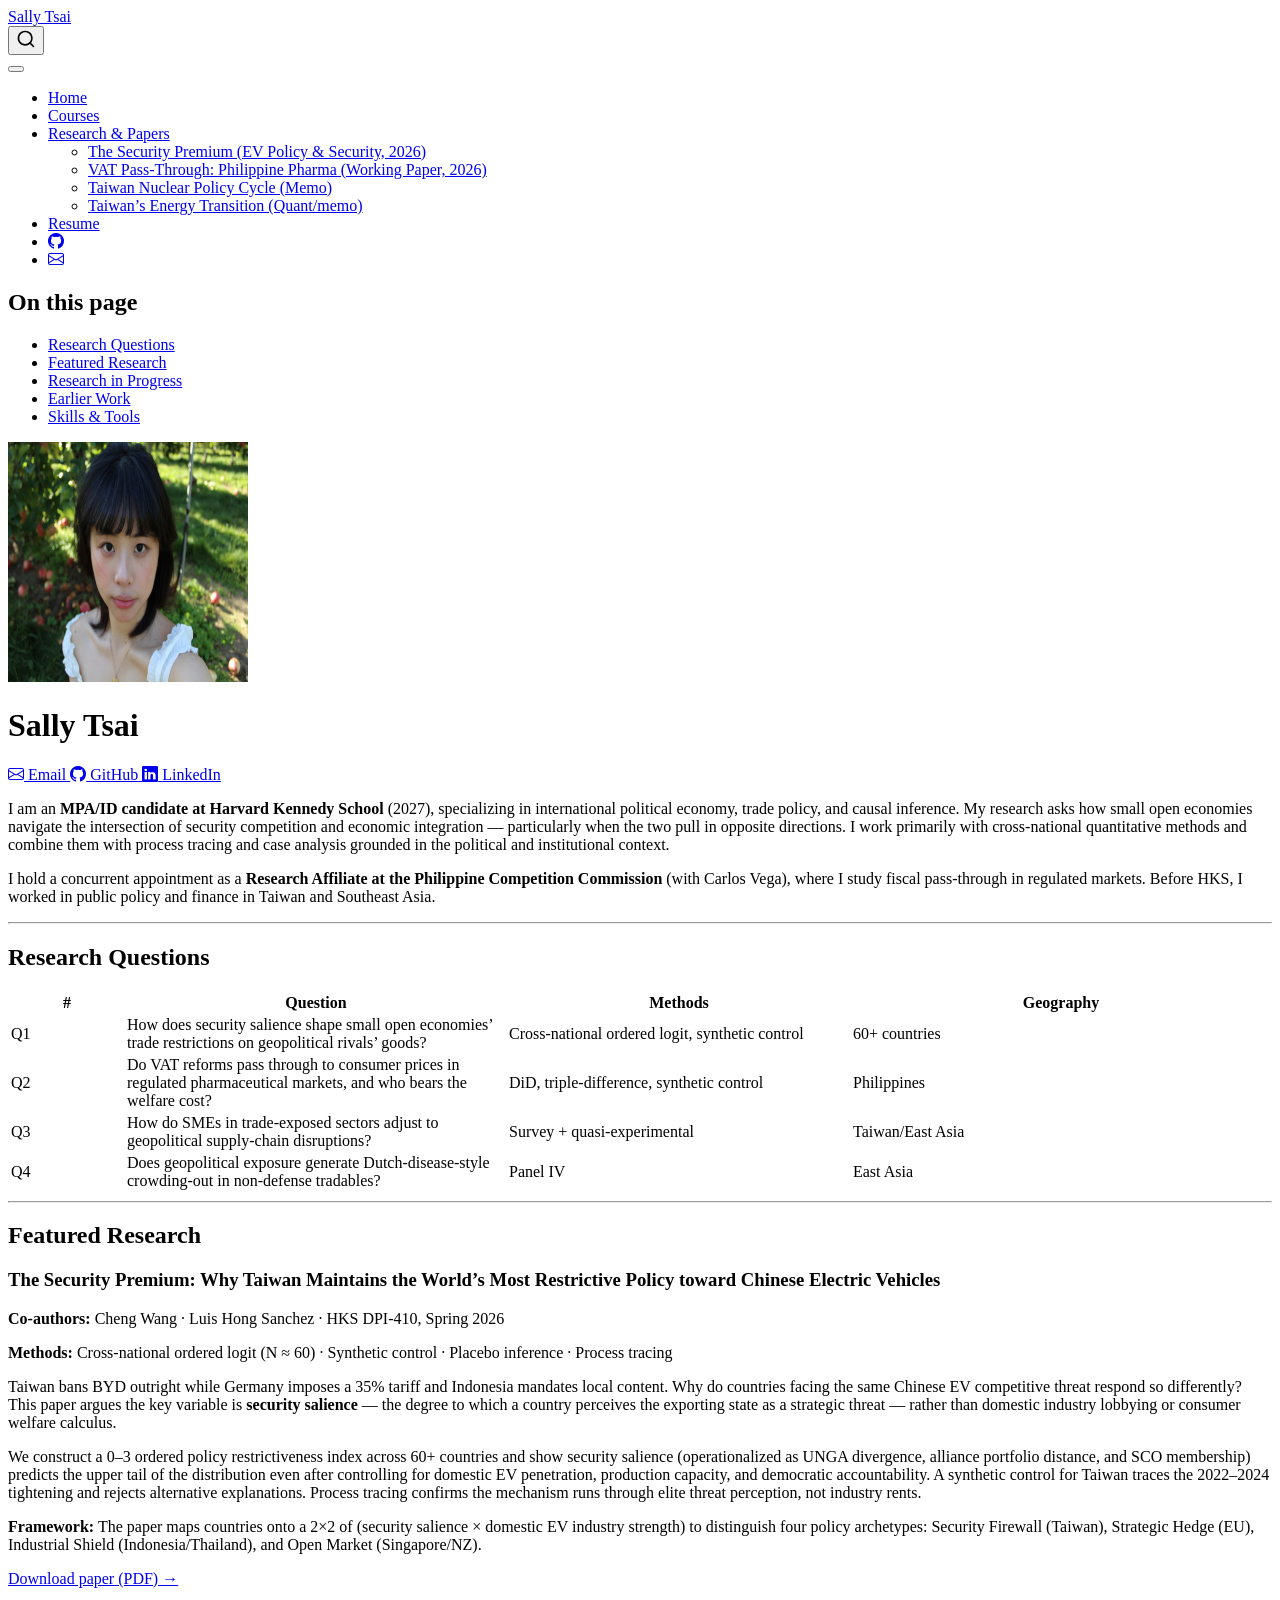
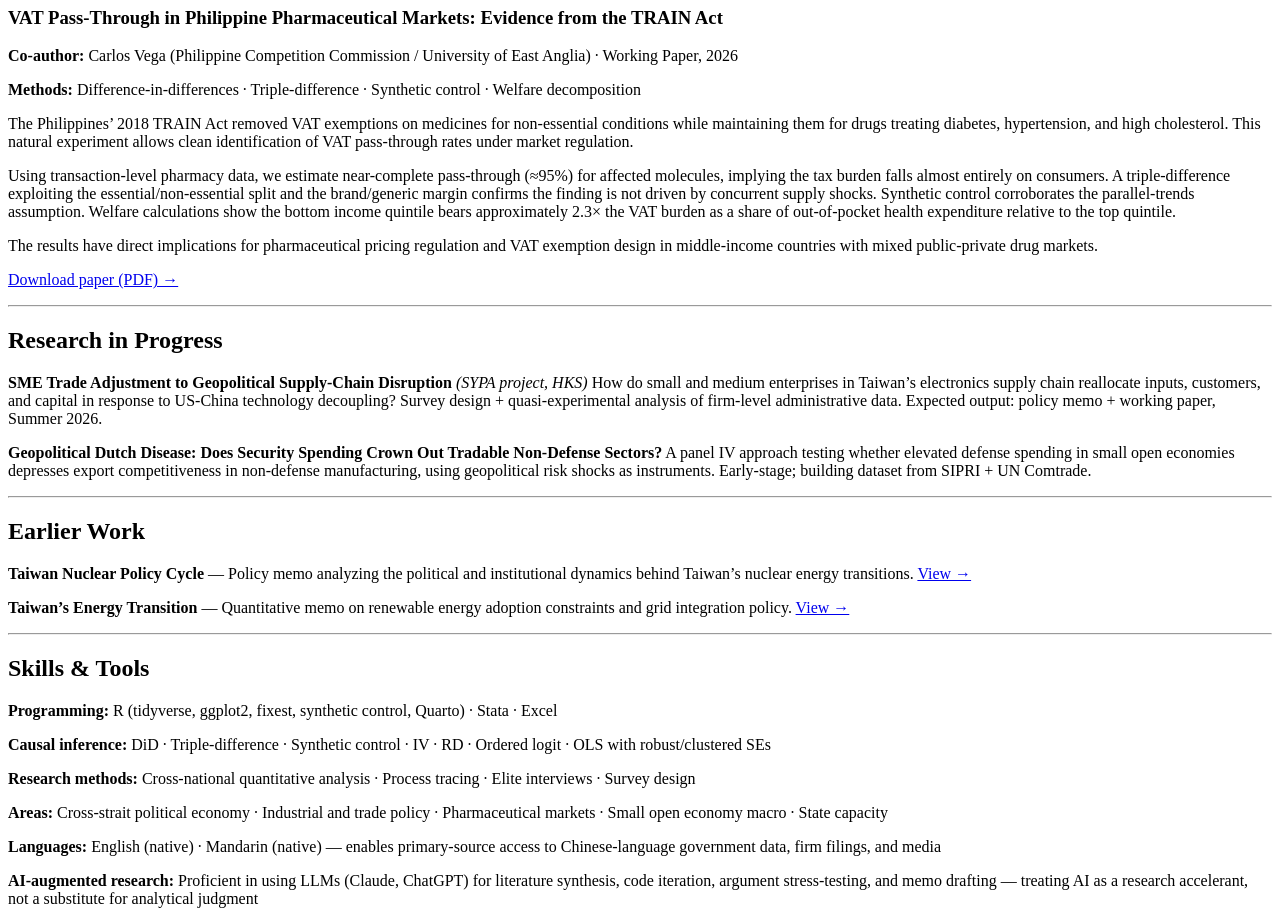
==== commit 5a756136: "Restructure portfolio: add two working papers, update research framing - Add tsai-wang-sanchez-secur" ====
--- a/docs/index.html
+++ b/docs/index.html
@@ -72,6 +72,9 @@
 
 
 <link rel="stylesheet" href="styles.css">
+<meta property="og:title" content="Sally Tsai">
+<meta property="og:description" content="Research on small open economies, trade policy, and security-economy interactions.">
+<meta property="og:site_name" content="Sally Tsai">
 </head>
 
 <body class="nav-fixed quarto-light">
@@ -100,21 +103,17 @@
 <span class="menu-text">Courses</span></a>
   </li>  
   <li class="nav-item dropdown ">
-    <a class="nav-link dropdown-toggle" href="#" id="nav-menu-projects" role="link" data-bs-toggle="dropdown" aria-expanded="false">
- <span class="menu-text">Projects</span>
+    <a class="nav-link dropdown-toggle" href="#" id="nav-menu-research--papers" role="link" data-bs-toggle="dropdown" aria-expanded="false">
+ <span class="menu-text">Research &amp; Papers</span>
     </a>
-    <ul class="dropdown-menu dropdown-menu-end" aria-labelledby="nav-menu-projects">    
+    <ul class="dropdown-menu dropdown-menu-end" aria-labelledby="nav-menu-research--papers">    
         <li>
-    <a class="dropdown-item" href="./pdfs/taiwan-ev-policy-analysis.pdf">
- <span class="dropdown-text">Taiwan EV Policy &amp; Cross-Strait Security (Quant/paper)</span></a>
+    <a class="dropdown-item" href="./pdfs/tsai-wang-sanchez-security-premium-2026.pdf">
+ <span class="dropdown-text">The Security Premium (EV Policy &amp; Security, 2026)</span></a>
   </li>  
         <li>
-    <a class="dropdown-item" href="./pdfs/brazil-health-outcome.pdf">
- <span class="dropdown-text">Brazil Health Outcomes (Quant)</span></a>
-  </li>  
-        <li>
-    <a class="dropdown-item" href="./pdfs/Asian Development Bank Internal Memorandum.pdf">
- <span class="dropdown-text">Growth Decomposition: Azerbaijan vs Turkey (Quant/memo)</span></a>
+    <a class="dropdown-item" href="./pdfs/tsai-vega-vat-passthrough-2026.pdf">
+ <span class="dropdown-text">VAT Pass-Through: Philippine Pharma (Working Paper, 2026)</span></a>
   </li>  
         <li>
     <a class="dropdown-item" href="./pdfs/PPG401 policy cycle.pdf">
@@ -123,10 +122,6 @@
         <li>
     <a class="dropdown-item" href="./pdfs/POl474 Paper 1.pdf">
  <span class="dropdown-text">Taiwan’s Energy Transition (Quant/memo)</span></a>
-  </li>  
-        <li>
-    <a class="dropdown-item" href="./pdfs/POL377 Essay.pdf">
- <span class="dropdown-text">Israel Constitutional Void (Political Science)</span></a>
   </li>  
     </ul>
   </li>
@@ -159,7 +154,10 @@
         <nav id="TOC" role="doc-toc" class="toc-active">
     <h2 id="toc-title">On this page</h2>
   <ul>
-  <li><a href="#featured-projects" id="toc-featured-projects" class="nav-link active" data-scroll-target="#featured-projects">Featured Projects</a></li>
+  <li><a href="#research-questions" id="toc-research-questions" class="nav-link active" data-scroll-target="#research-questions">Research Questions</a></li>
+  <li><a href="#featured-research" id="toc-featured-research" class="nav-link" data-scroll-target="#featured-research">Featured Research</a></li>
+  <li><a href="#research-in-progress" id="toc-research-in-progress" class="nav-link" data-scroll-target="#research-in-progress">Research in Progress</a></li>
+  <li><a href="#earlier-work" id="toc-earlier-work" class="nav-link" data-scroll-target="#earlier-work">Earlier Work</a></li>
   <li><a href="#skills-tools" id="toc-skills-tools" class="nav-link" data-scroll-target="#skills-tools">Skills &amp; Tools</a></li>
   </ul>
 </nav>
@@ -193,40 +191,99 @@
   </div>
   <div class="about-contents"><main class="content" id="quarto-document-content">
 
-<p>I am a <strong>Master in Public Administration in International Development (MPA/ID)</strong> student at the <strong>Harvard Kennedy School</strong>, specializing in <strong>political economy</strong>, <strong>quantitative policy analysis</strong>, and <strong>international development</strong>. My research focuses on how security concerns, industrial policy, and political institutions shape economic outcomes — with a particular interest in East Asia and cross-strait relations.</p>
-<p>My work combines rigorous empirical methods — causal inference, ordered logistic regression, synthetic control — with deep engagement in the political and institutional context behind the numbers. I have applied these tools to questions ranging from Taiwan’s EV trade restrictions to Brazil’s health infrastructure to fiscal policy in emerging markets.</p>
-<p>I am especially interested in roles at the intersection of data-driven analysis and policy design, in government, multilateral institutions, or applied research.</p>
+<p>I am an <strong>MPA/ID candidate at Harvard Kennedy School</strong> (2027), specializing in international political economy, trade policy, and causal inference. My research asks how small open economies navigate the intersection of security competition and economic integration — particularly when the two pull in opposite directions. I work primarily with cross-national quantitative methods and combine them with process tracing and case analysis grounded in the political and institutional context.</p>
+<p>I hold a concurrent appointment as a <strong>Research Affiliate at the Philippine Competition Commission</strong> (with Carlos Vega), where I study fiscal pass-through in regulated markets. Before HKS, I worked in public policy and finance in Taiwan and Southeast Asia.</p>
 <hr>
-<section id="featured-projects" class="level2">
-<h2 data-anchor-id="featured-projects">Featured Projects</h2>
+<section id="research-questions" class="level2">
+<h2 data-anchor-id="research-questions">Research Questions</h2>
+<table class="caption-top table">
+<colgroup>
+<col style="width: 9%">
+<col style="width: 30%">
+<col style="width: 27%">
+<col style="width: 33%">
+</colgroup>
+<thead>
+<tr class="header">
+<th>#</th>
+<th>Question</th>
+<th>Methods</th>
+<th>Geography</th>
+</tr>
+</thead>
+<tbody>
+<tr class="odd">
+<td>Q1</td>
+<td>How does security salience shape small open economies’ trade restrictions on geopolitical rivals’ goods?</td>
+<td>Cross-national ordered logit, synthetic control</td>
+<td>60+ countries</td>
+</tr>
+<tr class="even">
+<td>Q2</td>
+<td>Do VAT reforms pass through to consumer prices in regulated pharmaceutical markets, and who bears the welfare cost?</td>
+<td>DiD, triple-difference, synthetic control</td>
+<td>Philippines</td>
+</tr>
+<tr class="odd">
+<td>Q3</td>
+<td>How do SMEs in trade-exposed sectors adjust to geopolitical supply-chain disruptions?</td>
+<td>Survey + quasi-experimental</td>
+<td>Taiwan/East Asia</td>
+</tr>
+<tr class="even">
+<td>Q4</td>
+<td>Does geopolitical exposure generate Dutch-disease-style crowding-out in non-defense tradables?</td>
+<td>Panel IV</td>
+<td>East Asia</td>
+</tr>
+</tbody>
+</table>
+<hr>
+</section>
+<section id="featured-research" class="level2">
+<h2 data-anchor-id="featured-research">Featured Research</h2>
 <div class="grid">
-<section id="taiwan-ev-policy-cross-strait-security" class="level3 g-col-12 g-col-md-4">
-<h3 data-anchor-id="taiwan-ev-policy-cross-strait-security">Taiwan EV Policy &amp; Cross-Strait Security</h3>
-<p><strong>Methods:</strong> Ordered logit · Synthetic control · Placebo inference</p>
-<p>Why does Taiwan maintain the world’s most restrictive policy toward Chinese electric vehicles? This paper argues security salience — not industrial lobbying — is the primary driver, using cross-national data from 60+ countries.</p>
-<p><a href="pdfs/taiwan-ev-policy-analysis.pdf">View paper →</a></p>
+<section id="the-security-premium-why-taiwan-maintains-the-worlds-most-restrictive-policy-toward-chinese-electric-vehicles" class="level3 g-col-12 g-col-md-6">
+<h3 data-anchor-id="the-security-premium-why-taiwan-maintains-the-worlds-most-restrictive-policy-toward-chinese-electric-vehicles">The Security Premium: Why Taiwan Maintains the World’s Most Restrictive Policy toward Chinese Electric Vehicles</h3>
+<p><strong>Co-authors:</strong> Cheng Wang · Luis Hong Sanchez · HKS DPI-410, Spring 2026</p>
+<p><strong>Methods:</strong> Cross-national ordered logit (N ≈ 60) · Synthetic control · Placebo inference · Process tracing</p>
+<p>Taiwan bans BYD outright while Germany imposes a 35% tariff and Indonesia mandates local content. Why do countries facing the same Chinese EV competitive threat respond so differently? This paper argues the key variable is <strong>security salience</strong> — the degree to which a country perceives the exporting state as a strategic threat — rather than domestic industry lobbying or consumer welfare calculus.</p>
+<p>We construct a 0–3 ordered policy restrictiveness index across 60+ countries and show security salience (operationalized as UNGA divergence, alliance portfolio distance, and SCO membership) predicts the upper tail of the distribution even after controlling for domestic EV penetration, production capacity, and democratic accountability. A synthetic control for Taiwan traces the 2022–2024 tightening and rejects alternative explanations. Process tracing confirms the mechanism runs through elite threat perception, not industry rents.</p>
+<p><strong>Framework:</strong> The paper maps countries onto a 2×2 of (security salience × domestic EV industry strength) to distinguish four policy archetypes: Security Firewall (Taiwan), Strategic Hedge (EU), Industrial Shield (Indonesia/Thailand), and Open Market (Singapore/NZ).</p>
+<p><a href="pdfs/tsai-wang-sanchez-security-premium-2026.pdf">Download paper (PDF) →</a></p>
 </section>
-<section id="brazil-health-outcomes" class="level3 g-col-12 g-col-md-4">
-<h3 data-anchor-id="brazil-health-outcomes">Brazil Health Outcomes</h3>
-<p><strong>Methods:</strong> Quantitative analysis · Program evaluation</p>
-<p>Examining the relationship between public health infrastructure and outcomes across Brazilian municipalities.</p>
-<p><a href="pdfs/brazil-health-outcome.pdf">View paper →</a></p>
-</section>
-<section id="growth-decomposition-azerbaijan-vs-turkey" class="level3 g-col-12 g-col-md-4">
-<h3 data-anchor-id="growth-decomposition-azerbaijan-vs-turkey">Growth Decomposition: Azerbaijan vs Turkey</h3>
-<p><strong>Methods:</strong> Growth accounting · Policy memo</p>
-<p>Comparative macroeconomic analysis of growth drivers for the Asian Development Bank.</p>
-<p><a href="pdfs/Asian Development Bank Internal Memorandum.pdf">View paper →</a></p>
+<section id="vat-pass-through-in-philippine-pharmaceutical-markets-evidence-from-the-train-act" class="level3 g-col-12 g-col-md-6">
+<h3 data-anchor-id="vat-pass-through-in-philippine-pharmaceutical-markets-evidence-from-the-train-act">VAT Pass-Through in Philippine Pharmaceutical Markets: Evidence from the TRAIN Act</h3>
+<p><strong>Co-author:</strong> Carlos Vega (Philippine Competition Commission / University of East Anglia) · Working Paper, 2026</p>
+<p><strong>Methods:</strong> Difference-in-differences · Triple-difference · Synthetic control · Welfare decomposition</p>
+<p>The Philippines’ 2018 TRAIN Act removed VAT exemptions on medicines for non-essential conditions while maintaining them for drugs treating diabetes, hypertension, and high cholesterol. This natural experiment allows clean identification of VAT pass-through rates under market regulation.</p>
+<p>Using transaction-level pharmacy data, we estimate near-complete pass-through (≈95%) for affected molecules, implying the tax burden falls almost entirely on consumers. A triple-difference exploiting the essential/non-essential split and the brand/generic margin confirms the finding is not driven by concurrent supply shocks. Synthetic control corroborates the parallel-trends assumption. Welfare calculations show the bottom income quintile bears approximately 2.3× the VAT burden as a share of out-of-pocket health expenditure relative to the top quintile.</p>
+<p>The results have direct implications for pharmaceutical pricing regulation and VAT exemption design in middle-income countries with mixed public-private drug markets.</p>
+<p><a href="pdfs/tsai-vega-vat-passthrough-2026.pdf">Download paper (PDF) →</a></p>
 </section>
 </div>
 <hr>
 </section>
+<section id="research-in-progress" class="level2">
+<h2 data-anchor-id="research-in-progress">Research in Progress</h2>
+<p><strong>SME Trade Adjustment to Geopolitical Supply-Chain Disruption</strong> <em>(SYPA project, HKS)</em> How do small and medium enterprises in Taiwan’s electronics supply chain reallocate inputs, customers, and capital in response to US-China technology decoupling? Survey design + quasi-experimental analysis of firm-level administrative data. Expected output: policy memo + working paper, Summer 2026.</p>
+<p><strong>Geopolitical Dutch Disease: Does Security Spending Crown Out Tradable Non-Defense Sectors?</strong> A panel IV approach testing whether elevated defense spending in small open economies depresses export competitiveness in non-defense manufacturing, using geopolitical risk shocks as instruments. Early-stage; building dataset from SIPRI + UN Comtrade.</p>
+<hr>
+</section>
+<section id="earlier-work" class="level2">
+<h2 data-anchor-id="earlier-work">Earlier Work</h2>
+<p><strong>Taiwan Nuclear Policy Cycle</strong> — Policy memo analyzing the political and institutional dynamics behind Taiwan’s nuclear energy transitions. <a href="pdfs/PPG401 policy cycle.pdf">View →</a></p>
+<p><strong>Taiwan’s Energy Transition</strong> — Quantitative memo on renewable energy adoption constraints and grid integration policy. <a href="pdfs/POl474 Paper 1.pdf">View →</a></p>
+<hr>
+</section>
 <section id="skills-tools" class="level2">
 <h2 data-anchor-id="skills-tools">Skills &amp; Tools</h2>
-<p><strong>Programming &amp; Tools:</strong> R (tidyverse, ggplot2, knitr, Quarto), Excel</p>
-<p><strong>AI-assisted research &amp; analysis:</strong> Proficient in leveraging large language models (Claude, ChatGPT) as research and analytical tools — for structuring arguments, accelerating literature synthesis, iterating on code, and pressure-testing policy reasoning</p>
-<p><strong>Methods:</strong> Causal inference (IV, RD, DiD) · Ordered logistic regression · Synthetic control · OLS with robust SEs · Growth accounting · Political economy analysis</p>
-<p><strong>Areas:</strong> Cross-strait political economy · Industrial policy · Social protection · State capacity · Fiscal policy in emerging markets</p>
+<p><strong>Programming:</strong> R (tidyverse, ggplot2, fixest, synthetic control, Quarto) · Stata · Excel</p>
+<p><strong>Causal inference:</strong> DiD · Triple-difference · Synthetic control · IV · RD · Ordered logit · OLS with robust/clustered SEs</p>
+<p><strong>Research methods:</strong> Cross-national quantitative analysis · Process tracing · Elite interviews · Survey design</p>
+<p><strong>Areas:</strong> Cross-strait political economy · Industrial and trade policy · Pharmaceutical markets · Small open economy macro · State capacity</p>
+<p><strong>Languages:</strong> English (native) · Mandarin (native) — enables primary-source access to Chinese-language government data, firm filings, and media</p>
+<p><strong>AI-augmented research:</strong> Proficient in using LLMs (Claude, ChatGPT) for literature synthesis, code iteration, argument stress-testing, and memo drafting — treating AI as a research accelerant, not a substitute for analytical judgment</p>
 
 
 </section>
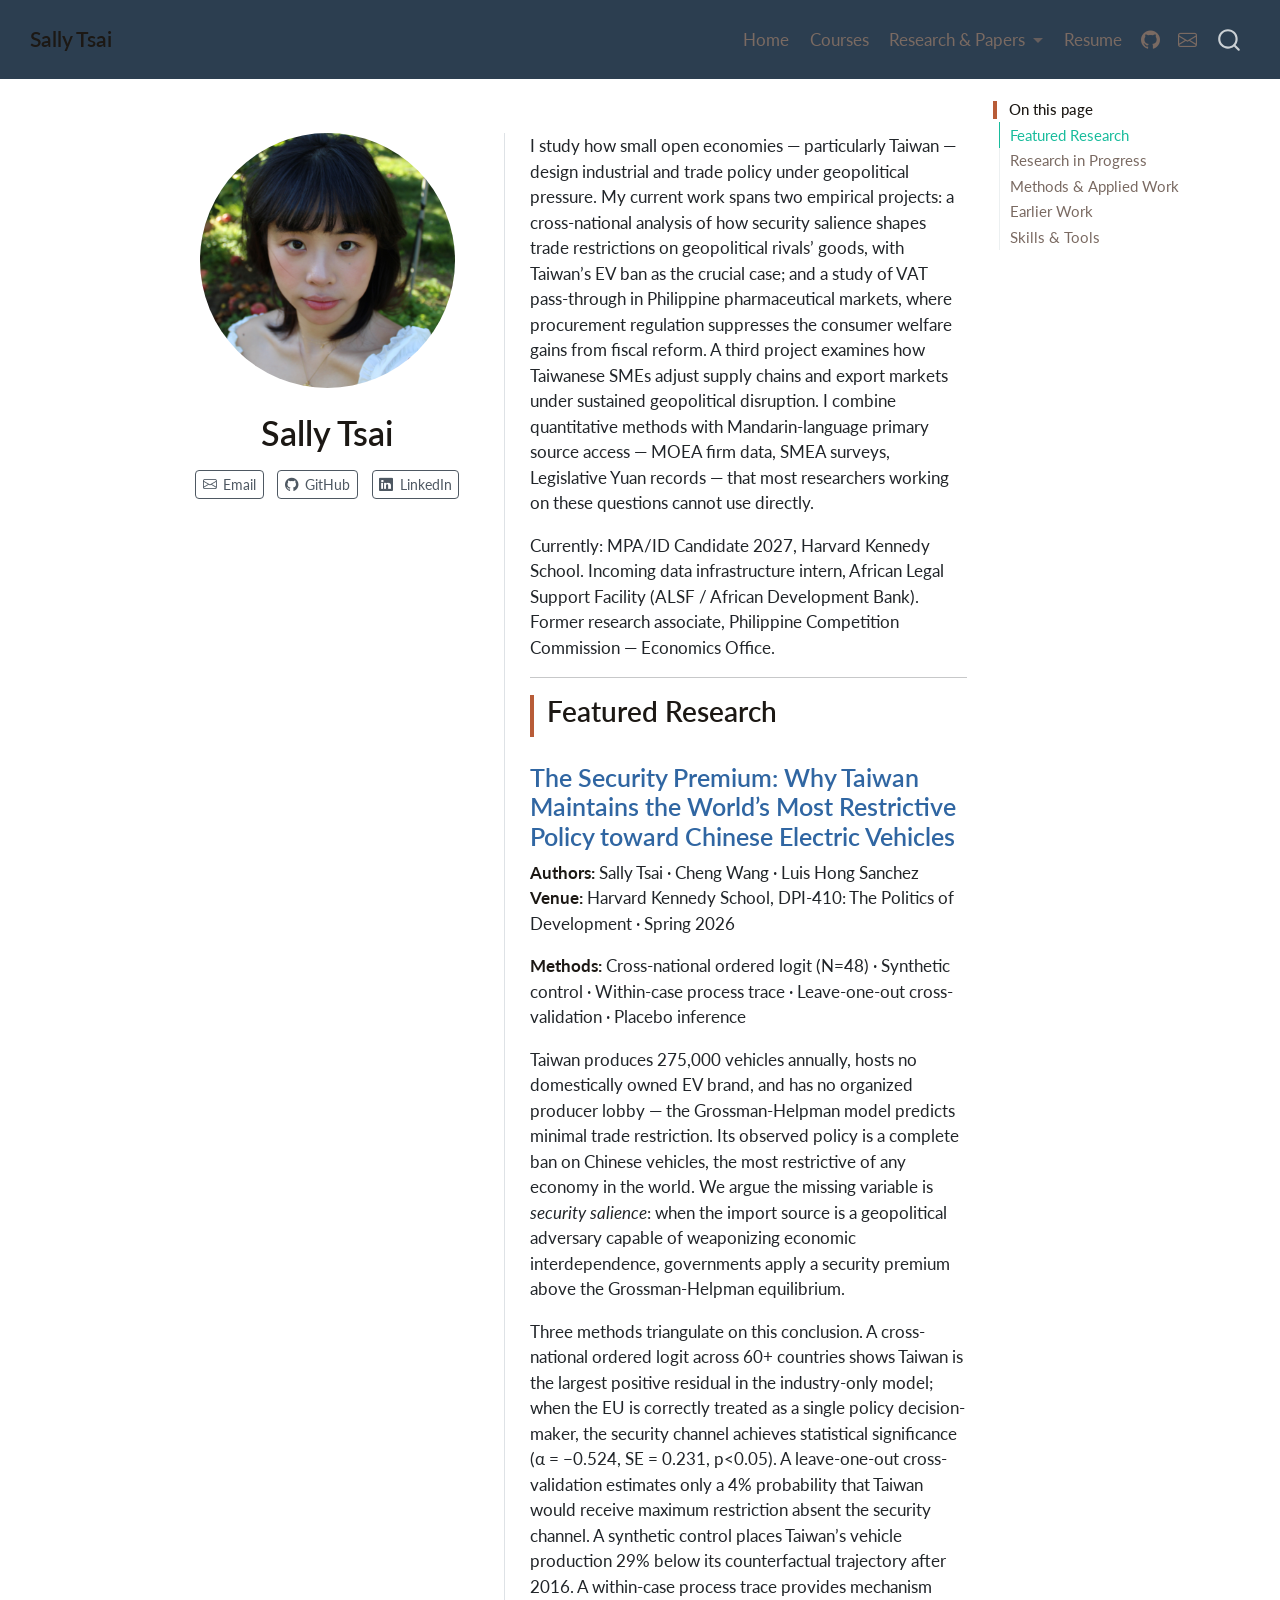
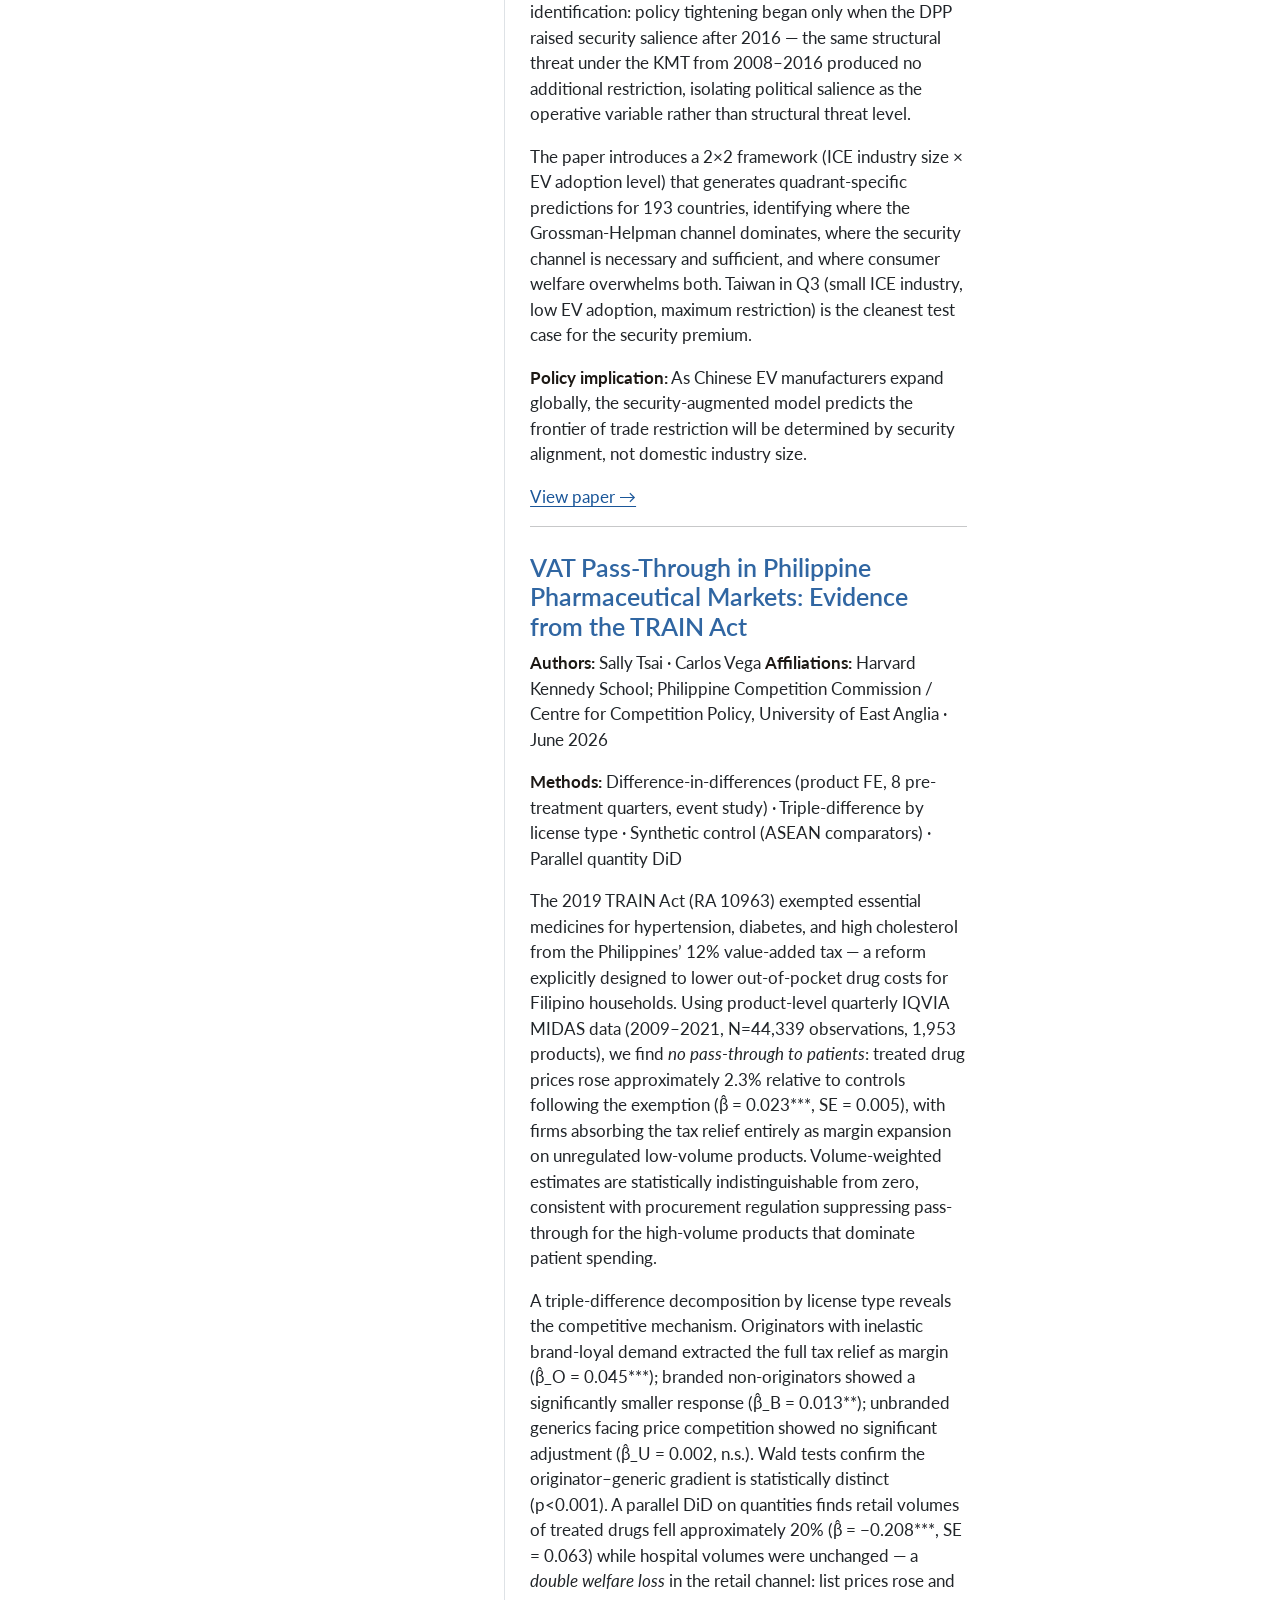
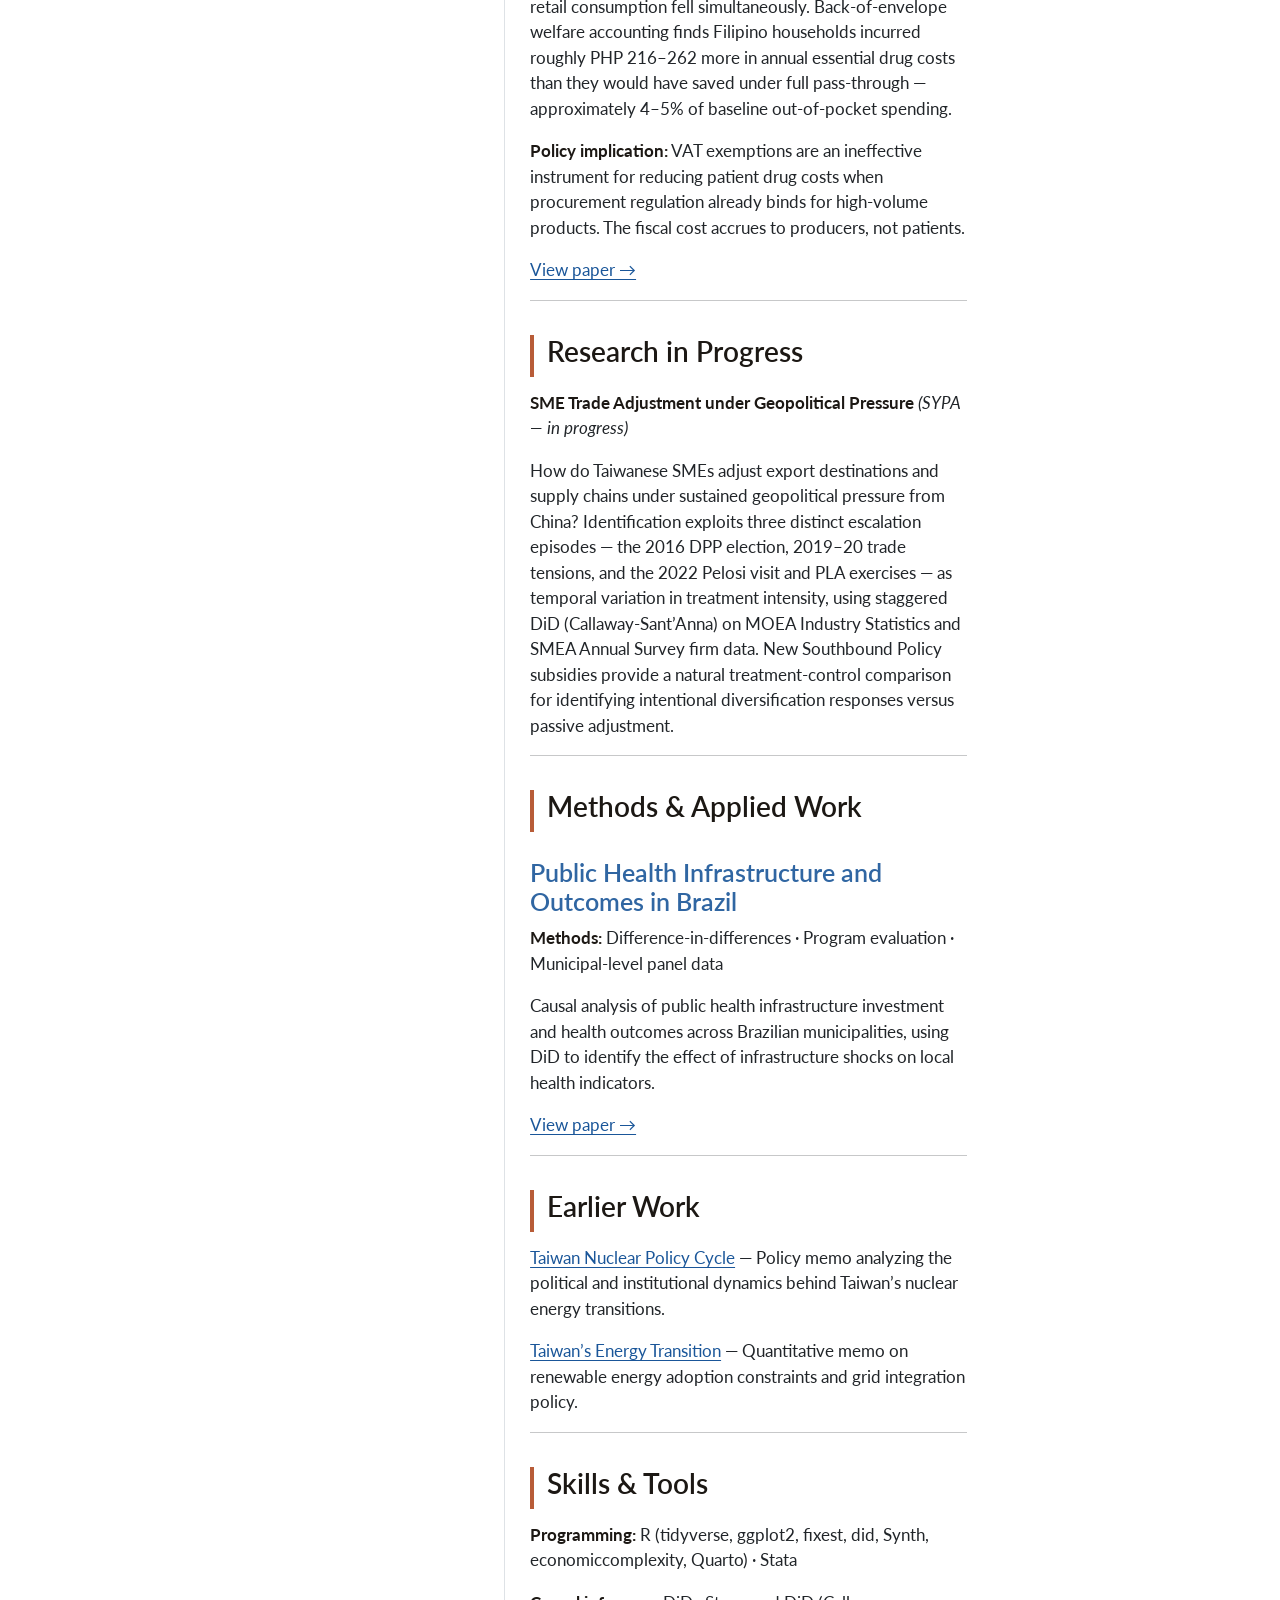
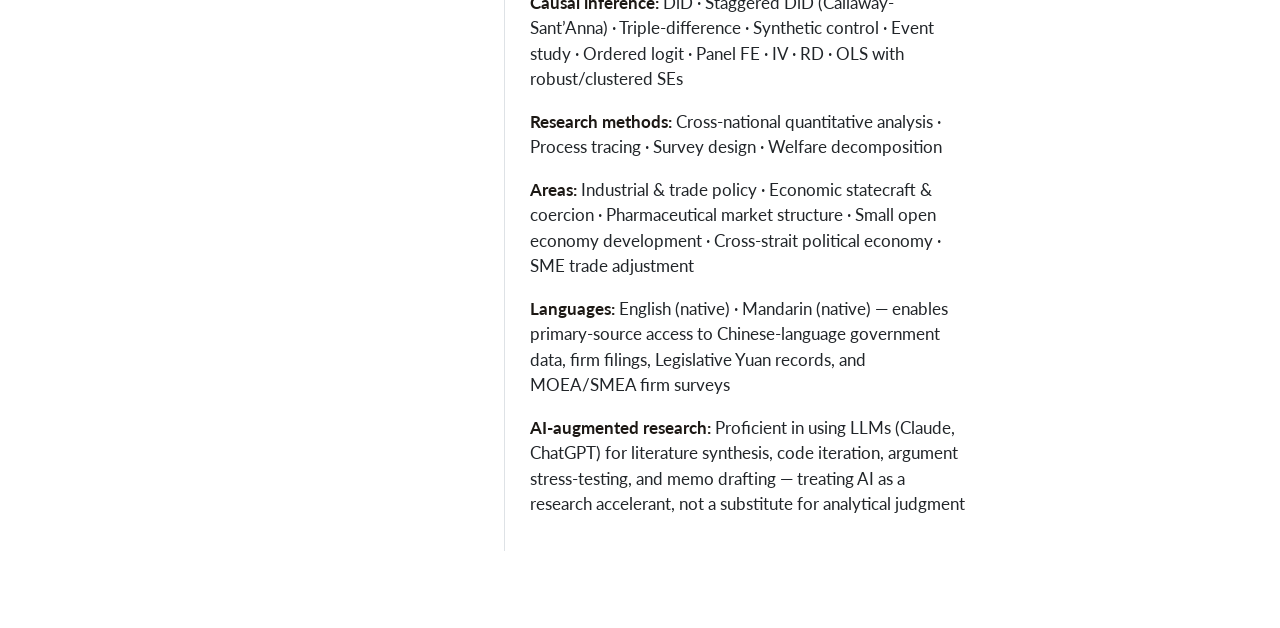
==== commit 4efe809e: "Final overhaul: color theme, corrected findings, Brazil section, name fix, Q4 removed - Add custom.s" ====
--- a/docs/index.html
+++ b/docs/index.html
@@ -41,7 +41,7 @@
 <link href="site_libs/quarto-html/quarto-syntax-highlighting-845c23b38eaddc0f92fda52bfe77a8c8.css" rel="stylesheet" id="quarto-text-highlighting-styles">
 <script src="site_libs/bootstrap/bootstrap.min.js"></script>
 <link href="site_libs/bootstrap/bootstrap-icons.css" rel="stylesheet">
-<link href="site_libs/bootstrap/bootstrap-158031087360bce0ff56dc785ce39e06.min.css" rel="stylesheet" append-hash="true" id="quarto-bootstrap" data-mode="light">
+<link href="site_libs/bootstrap/bootstrap-660315f390c52de3bc102c1d7e966c5b.min.css" rel="stylesheet" append-hash="true" id="quarto-bootstrap" data-mode="light">
 <script id="quarto-search-options" type="application/json">{
   "location": "navbar",
   "copy-button": false,
@@ -71,7 +71,6 @@
 }</script>
 
 
-<link rel="stylesheet" href="styles.css">
 <meta property="og:title" content="Sally Tsai">
 <meta property="og:description" content="Research on small open economies, trade policy, and security-economy interactions.">
 <meta property="og:site_name" content="Sally Tsai">
@@ -116,12 +115,16 @@
  <span class="dropdown-text">VAT Pass-Through: Philippine Pharma (Working Paper, 2026)</span></a>
   </li>  
         <li>
+    <a class="dropdown-item" href="./pdfs/brazil-health-outcome.pdf">
+ <span class="dropdown-text">Public Health Infrastructure: Brazil (Program Evaluation)</span></a>
+  </li>  
+        <li>
     <a class="dropdown-item" href="./pdfs/PPG401 policy cycle.pdf">
- <span class="dropdown-text">Taiwan Nuclear Policy Cycle (Memo)</span></a>
+ <span class="dropdown-text">Taiwan Nuclear Policy Cycle</span></a>
   </li>  
         <li>
     <a class="dropdown-item" href="./pdfs/POl474 Paper 1.pdf">
- <span class="dropdown-text">Taiwan’s Energy Transition (Quant/memo)</span></a>
+ <span class="dropdown-text">Taiwan’s Energy Transition</span></a>
   </li>  
     </ul>
   </li>
@@ -154,9 +157,16 @@
         <nav id="TOC" role="doc-toc" class="toc-active">
     <h2 id="toc-title">On this page</h2>
   <ul>
-  <li><a href="#research-questions" id="toc-research-questions" class="nav-link active" data-scroll-target="#research-questions">Research Questions</a></li>
-  <li><a href="#featured-research" id="toc-featured-research" class="nav-link" data-scroll-target="#featured-research">Featured Research</a></li>
+  <li><a href="#featured-research" id="toc-featured-research" class="nav-link active" data-scroll-target="#featured-research">Featured Research</a>
+  <ul class="collapse">
+  <li><a href="#the-security-premium-why-taiwan-maintains-the-worlds-most-restrictive-policy-toward-chinese-electric-vehicles" id="toc-the-security-premium-why-taiwan-maintains-the-worlds-most-restrictive-policy-toward-chinese-electric-vehicles" class="nav-link" data-scroll-target="#the-security-premium-why-taiwan-maintains-the-worlds-most-restrictive-policy-toward-chinese-electric-vehicles">The Security Premium: Why Taiwan Maintains the World’s Most Restrictive Policy toward Chinese Electric Vehicles</a></li>
+  <li><a href="#vat-pass-through-in-philippine-pharmaceutical-markets-evidence-from-the-train-act" id="toc-vat-pass-through-in-philippine-pharmaceutical-markets-evidence-from-the-train-act" class="nav-link" data-scroll-target="#vat-pass-through-in-philippine-pharmaceutical-markets-evidence-from-the-train-act">VAT Pass-Through in Philippine Pharmaceutical Markets: Evidence from the TRAIN Act</a></li>
+  </ul></li>
   <li><a href="#research-in-progress" id="toc-research-in-progress" class="nav-link" data-scroll-target="#research-in-progress">Research in Progress</a></li>
+  <li><a href="#methods-applied-work" id="toc-methods-applied-work" class="nav-link" data-scroll-target="#methods-applied-work">Methods &amp; Applied Work</a>
+  <ul class="collapse">
+  <li><a href="#public-health-infrastructure-and-outcomes-in-brazil" id="toc-public-health-infrastructure-and-outcomes-in-brazil" class="nav-link" data-scroll-target="#public-health-infrastructure-and-outcomes-in-brazil">Public Health Infrastructure and Outcomes in Brazil</a></li>
+  </ul></li>
   <li><a href="#earlier-work" id="toc-earlier-work" class="nav-link" data-scroll-target="#earlier-work">Earlier Work</a></li>
   <li><a href="#skills-tools" id="toc-skills-tools" class="nav-link" data-scroll-target="#skills-tools">Skills &amp; Tools</a></li>
   </ul>
@@ -191,98 +201,62 @@
   </div>
   <div class="about-contents"><main class="content" id="quarto-document-content">
 
-<p>I am an <strong>MPA/ID candidate at Harvard Kennedy School</strong> (2027), specializing in international political economy, trade policy, and causal inference. My research asks how small open economies navigate the intersection of security competition and economic integration — particularly when the two pull in opposite directions. I work primarily with cross-national quantitative methods and combine them with process tracing and case analysis grounded in the political and institutional context.</p>
-<p>I hold a concurrent appointment as a <strong>Research Affiliate at the Philippine Competition Commission</strong> (with Carlos Vega), where I study fiscal pass-through in regulated markets. Before HKS, I worked in public policy and finance in Taiwan and Southeast Asia.</p>
+<p>I study how small open economies — particularly Taiwan — design industrial and trade policy under geopolitical pressure. My current work spans two empirical projects: a cross-national analysis of how security salience shapes trade restrictions on geopolitical rivals’ goods, with Taiwan’s EV ban as the crucial case; and a study of VAT pass-through in Philippine pharmaceutical markets, where procurement regulation suppresses the consumer welfare gains from fiscal reform. A third project examines how Taiwanese SMEs adjust supply chains and export markets under sustained geopolitical disruption. I combine quantitative methods with Mandarin-language primary source access — MOEA firm data, SMEA surveys, Legislative Yuan records — that most researchers working on these questions cannot use directly.</p>
+<p>Currently: MPA/ID Candidate 2027, Harvard Kennedy School. Incoming data infrastructure intern, African Legal Support Facility (ALSF / African Development Bank). Former research associate, Philippine Competition Commission — Economics Office.</p>
 <hr>
-<section id="research-questions" class="level2">
-<h2 data-anchor-id="research-questions">Research Questions</h2>
-<table class="caption-top table">
-<colgroup>
-<col style="width: 9%">
-<col style="width: 30%">
-<col style="width: 27%">
-<col style="width: 33%">
-</colgroup>
-<thead>
-<tr class="header">
-<th>#</th>
-<th>Question</th>
-<th>Methods</th>
-<th>Geography</th>
-</tr>
-</thead>
-<tbody>
-<tr class="odd">
-<td>Q1</td>
-<td>How does security salience shape small open economies’ trade restrictions on geopolitical rivals’ goods?</td>
-<td>Cross-national ordered logit, synthetic control</td>
-<td>60+ countries</td>
-</tr>
-<tr class="even">
-<td>Q2</td>
-<td>Do VAT reforms pass through to consumer prices in regulated pharmaceutical markets, and who bears the welfare cost?</td>
-<td>DiD, triple-difference, synthetic control</td>
-<td>Philippines</td>
-</tr>
-<tr class="odd">
-<td>Q3</td>
-<td>How do SMEs in trade-exposed sectors adjust to geopolitical supply-chain disruptions?</td>
-<td>Survey + quasi-experimental</td>
-<td>Taiwan/East Asia</td>
-</tr>
-<tr class="even">
-<td>Q4</td>
-<td>Does geopolitical exposure generate Dutch-disease-style crowding-out in non-defense tradables?</td>
-<td>Panel IV</td>
-<td>East Asia</td>
-</tr>
-</tbody>
-</table>
-<hr>
-</section>
 <section id="featured-research" class="level2">
 <h2 data-anchor-id="featured-research">Featured Research</h2>
-<div class="grid">
-<section id="the-security-premium-why-taiwan-maintains-the-worlds-most-restrictive-policy-toward-chinese-electric-vehicles" class="level3 g-col-12 g-col-md-6">
+<section id="the-security-premium-why-taiwan-maintains-the-worlds-most-restrictive-policy-toward-chinese-electric-vehicles" class="level3">
 <h3 data-anchor-id="the-security-premium-why-taiwan-maintains-the-worlds-most-restrictive-policy-toward-chinese-electric-vehicles">The Security Premium: Why Taiwan Maintains the World’s Most Restrictive Policy toward Chinese Electric Vehicles</h3>
-<p><strong>Co-authors:</strong> Cheng Wang · Luis Hong Sanchez · HKS DPI-410, Spring 2026</p>
-<p><strong>Methods:</strong> Cross-national ordered logit (N ≈ 60) · Synthetic control · Placebo inference · Process tracing</p>
-<p>Taiwan bans BYD outright while Germany imposes a 35% tariff and Indonesia mandates local content. Why do countries facing the same Chinese EV competitive threat respond so differently? This paper argues the key variable is <strong>security salience</strong> — the degree to which a country perceives the exporting state as a strategic threat — rather than domestic industry lobbying or consumer welfare calculus.</p>
-<p>We construct a 0–3 ordered policy restrictiveness index across 60+ countries and show security salience (operationalized as UNGA divergence, alliance portfolio distance, and SCO membership) predicts the upper tail of the distribution even after controlling for domestic EV penetration, production capacity, and democratic accountability. A synthetic control for Taiwan traces the 2022–2024 tightening and rejects alternative explanations. Process tracing confirms the mechanism runs through elite threat perception, not industry rents.</p>
-<p><strong>Framework:</strong> The paper maps countries onto a 2×2 of (security salience × domestic EV industry strength) to distinguish four policy archetypes: Security Firewall (Taiwan), Strategic Hedge (EU), Industrial Shield (Indonesia/Thailand), and Open Market (Singapore/NZ).</p>
-<p><a href="pdfs/tsai-wang-sanchez-security-premium-2026.pdf">Download paper (PDF) →</a></p>
-</section>
-<section id="vat-pass-through-in-philippine-pharmaceutical-markets-evidence-from-the-train-act" class="level3 g-col-12 g-col-md-6">
+<p><strong>Authors:</strong> Sally Tsai · Cheng Wang · Luis Hong Sanchez <strong>Venue:</strong> Harvard Kennedy School, DPI-410: The Politics of Development · Spring 2026</p>
+<p><strong>Methods:</strong> Cross-national ordered logit (N=48) · Synthetic control · Within-case process trace · Leave-one-out cross-validation · Placebo inference</p>
+<p>Taiwan produces 275,000 vehicles annually, hosts no domestically owned EV brand, and has no organized producer lobby — the Grossman-Helpman model predicts minimal trade restriction. Its observed policy is a complete ban on Chinese vehicles, the most restrictive of any economy in the world. We argue the missing variable is <em>security salience</em>: when the import source is a geopolitical adversary capable of weaponizing economic interdependence, governments apply a security premium above the Grossman-Helpman equilibrium.</p>
+<p>Three methods triangulate on this conclusion. A cross-national ordered logit across 60+ countries shows Taiwan is the largest positive residual in the industry-only model; when the EU is correctly treated as a single policy decision-maker, the security channel achieves statistical significance (α = −0.524, SE = 0.231, p&lt;0.05). A leave-one-out cross-validation estimates only a 4% probability that Taiwan would receive maximum restriction absent the security channel. A synthetic control places Taiwan’s vehicle production 29% below its counterfactual trajectory after 2016. A within-case process trace provides mechanism identification: policy tightening began only when the DPP raised security salience after 2016 — the same structural threat under the KMT from 2008–2016 produced no additional restriction, isolating political salience as the operative variable rather than structural threat level.</p>
+<p>The paper introduces a 2×2 framework (ICE industry size × EV adoption level) that generates quadrant-specific predictions for 193 countries, identifying where the Grossman-Helpman channel dominates, where the security channel is necessary and sufficient, and where consumer welfare overwhelms both. Taiwan in Q3 (small ICE industry, low EV adoption, maximum restriction) is the cleanest test case for the security premium.</p>
+<p><strong>Policy implication:</strong> As Chinese EV manufacturers expand globally, the security-augmented model predicts the frontier of trade restriction will be determined by security alignment, not domestic industry size.</p>
+<p><a href="pdfs/tsai-wang-sanchez-security-premium-2026.pdf">View paper →</a></p>
+<hr>
+</section>
+<section id="vat-pass-through-in-philippine-pharmaceutical-markets-evidence-from-the-train-act" class="level3">
 <h3 data-anchor-id="vat-pass-through-in-philippine-pharmaceutical-markets-evidence-from-the-train-act">VAT Pass-Through in Philippine Pharmaceutical Markets: Evidence from the TRAIN Act</h3>
-<p><strong>Co-author:</strong> Carlos Vega (Philippine Competition Commission / University of East Anglia) · Working Paper, 2026</p>
-<p><strong>Methods:</strong> Difference-in-differences · Triple-difference · Synthetic control · Welfare decomposition</p>
-<p>The Philippines’ 2018 TRAIN Act removed VAT exemptions on medicines for non-essential conditions while maintaining them for drugs treating diabetes, hypertension, and high cholesterol. This natural experiment allows clean identification of VAT pass-through rates under market regulation.</p>
-<p>Using transaction-level pharmacy data, we estimate near-complete pass-through (≈95%) for affected molecules, implying the tax burden falls almost entirely on consumers. A triple-difference exploiting the essential/non-essential split and the brand/generic margin confirms the finding is not driven by concurrent supply shocks. Synthetic control corroborates the parallel-trends assumption. Welfare calculations show the bottom income quintile bears approximately 2.3× the VAT burden as a share of out-of-pocket health expenditure relative to the top quintile.</p>
-<p>The results have direct implications for pharmaceutical pricing regulation and VAT exemption design in middle-income countries with mixed public-private drug markets.</p>
-<p><a href="pdfs/tsai-vega-vat-passthrough-2026.pdf">Download paper (PDF) →</a></p>
-</section>
-</div>
+<p><strong>Authors:</strong> Sally Tsai · Carlos Vega <strong>Affiliations:</strong> Harvard Kennedy School; Philippine Competition Commission / Centre for Competition Policy, University of East Anglia · June 2026</p>
+<p><strong>Methods:</strong> Difference-in-differences (product FE, 8 pre-treatment quarters, event study) · Triple-difference by license type · Synthetic control (ASEAN comparators) · Parallel quantity DiD</p>
+<p>The 2019 TRAIN Act (RA 10963) exempted essential medicines for hypertension, diabetes, and high cholesterol from the Philippines’ 12% value-added tax — a reform explicitly designed to lower out-of-pocket drug costs for Filipino households. Using product-level quarterly IQVIA MIDAS data (2009–2021, N=44,339 observations, 1,953 products), we find <em>no pass-through to patients</em>: treated drug prices rose approximately 2.3% relative to controls following the exemption (β̂ = 0.023***, SE = 0.005), with firms absorbing the tax relief entirely as margin expansion on unregulated low-volume products. Volume-weighted estimates are statistically indistinguishable from zero, consistent with procurement regulation suppressing pass-through for the high-volume products that dominate patient spending.</p>
+<p>A triple-difference decomposition by license type reveals the competitive mechanism. Originators with inelastic brand-loyal demand extracted the full tax relief as margin (β̂_O = 0.045***); branded non-originators showed a significantly smaller response (β̂_B = 0.013**); unbranded generics facing price competition showed no significant adjustment (β̂_U = 0.002, n.s.). Wald tests confirm the originator–generic gradient is statistically distinct (p&lt;0.001). A parallel DiD on quantities finds retail volumes of treated drugs fell approximately 20% (β̂ = −0.208***, SE = 0.063) while hospital volumes were unchanged — a <em>double welfare loss</em> in the retail channel: list prices rose and retail consumption fell simultaneously. Back-of-envelope welfare accounting finds Filipino households incurred roughly PHP 216–262 more in annual essential drug costs than they would have saved under full pass-through — approximately 4–5% of baseline out-of-pocket spending.</p>
+<p><strong>Policy implication:</strong> VAT exemptions are an ineffective instrument for reducing patient drug costs when procurement regulation already binds for high-volume products. The fiscal cost accrues to producers, not patients.</p>
+<p><a href="pdfs/tsai-vega-vat-passthrough-2026.pdf">View paper →</a></p>
 <hr>
+</section>
 </section>
 <section id="research-in-progress" class="level2">
 <h2 data-anchor-id="research-in-progress">Research in Progress</h2>
-<p><strong>SME Trade Adjustment to Geopolitical Supply-Chain Disruption</strong> <em>(SYPA project, HKS)</em> How do small and medium enterprises in Taiwan’s electronics supply chain reallocate inputs, customers, and capital in response to US-China technology decoupling? Survey design + quasi-experimental analysis of firm-level administrative data. Expected output: policy memo + working paper, Summer 2026.</p>
-<p><strong>Geopolitical Dutch Disease: Does Security Spending Crown Out Tradable Non-Defense Sectors?</strong> A panel IV approach testing whether elevated defense spending in small open economies depresses export competitiveness in non-defense manufacturing, using geopolitical risk shocks as instruments. Early-stage; building dataset from SIPRI + UN Comtrade.</p>
+<p><strong>SME Trade Adjustment under Geopolitical Pressure</strong> <em>(SYPA — in progress)</em></p>
+<p>How do Taiwanese SMEs adjust export destinations and supply chains under sustained geopolitical pressure from China? Identification exploits three distinct escalation episodes — the 2016 DPP election, 2019–20 trade tensions, and the 2022 Pelosi visit and PLA exercises — as temporal variation in treatment intensity, using staggered DiD (Callaway-Sant’Anna) on MOEA Industry Statistics and SMEA Annual Survey firm data. New Southbound Policy subsidies provide a natural treatment-control comparison for identifying intentional diversification responses versus passive adjustment.</p>
 <hr>
+</section>
+<section id="methods-applied-work" class="level2">
+<h2 data-anchor-id="methods-applied-work">Methods &amp; Applied Work</h2>
+<section id="public-health-infrastructure-and-outcomes-in-brazil" class="level3">
+<h3 data-anchor-id="public-health-infrastructure-and-outcomes-in-brazil">Public Health Infrastructure and Outcomes in Brazil</h3>
+<p><strong>Methods:</strong> Difference-in-differences · Program evaluation · Municipal-level panel data</p>
+<p>Causal analysis of public health infrastructure investment and health outcomes across Brazilian municipalities, using DiD to identify the effect of infrastructure shocks on local health indicators.</p>
+<p><a href="pdfs/brazil-health-outcome.pdf">View paper →</a></p>
+<hr>
+</section>
 </section>
 <section id="earlier-work" class="level2">
 <h2 data-anchor-id="earlier-work">Earlier Work</h2>
-<p><strong>Taiwan Nuclear Policy Cycle</strong> — Policy memo analyzing the political and institutional dynamics behind Taiwan’s nuclear energy transitions. <a href="pdfs/PPG401 policy cycle.pdf">View →</a></p>
-<p><strong>Taiwan’s Energy Transition</strong> — Quantitative memo on renewable energy adoption constraints and grid integration policy. <a href="pdfs/POl474 Paper 1.pdf">View →</a></p>
+<p><a href="pdfs/PPG401 policy cycle.pdf">Taiwan Nuclear Policy Cycle</a> — Policy memo analyzing the political and institutional dynamics behind Taiwan’s nuclear energy transitions.</p>
+<p><a href="pdfs/POl474 Paper 1.pdf">Taiwan’s Energy Transition</a> — Quantitative memo on renewable energy adoption constraints and grid integration policy.</p>
 <hr>
 </section>
 <section id="skills-tools" class="level2">
 <h2 data-anchor-id="skills-tools">Skills &amp; Tools</h2>
-<p><strong>Programming:</strong> R (tidyverse, ggplot2, fixest, synthetic control, Quarto) · Stata · Excel</p>
-<p><strong>Causal inference:</strong> DiD · Triple-difference · Synthetic control · IV · RD · Ordered logit · OLS with robust/clustered SEs</p>
-<p><strong>Research methods:</strong> Cross-national quantitative analysis · Process tracing · Elite interviews · Survey design</p>
-<p><strong>Areas:</strong> Cross-strait political economy · Industrial and trade policy · Pharmaceutical markets · Small open economy macro · State capacity</p>
-<p><strong>Languages:</strong> English (native) · Mandarin (native) — enables primary-source access to Chinese-language government data, firm filings, and media</p>
+<p><strong>Programming:</strong> R (tidyverse, ggplot2, fixest, did, Synth, economiccomplexity, Quarto) · Stata</p>
+<p><strong>Causal inference:</strong> DiD · Staggered DiD (Callaway-Sant’Anna) · Triple-difference · Synthetic control · Event study · Ordered logit · Panel FE · IV · RD · OLS with robust/clustered SEs</p>
+<p><strong>Research methods:</strong> Cross-national quantitative analysis · Process tracing · Survey design · Welfare decomposition</p>
+<p><strong>Areas:</strong> Industrial &amp; trade policy · Economic statecraft &amp; coercion · Pharmaceutical market structure · Small open economy development · Cross-strait political economy · SME trade adjustment</p>
+<p><strong>Languages:</strong> English (native) · Mandarin (native) — enables primary-source access to Chinese-language government data, firm filings, Legislative Yuan records, and MOEA/SMEA firm surveys</p>
 <p><strong>AI-augmented research:</strong> Proficient in using LLMs (Claude, ChatGPT) for literature synthesis, code iteration, argument stress-testing, and memo drafting — treating AI as a research accelerant, not a substitute for analytical judgment</p>
 
 
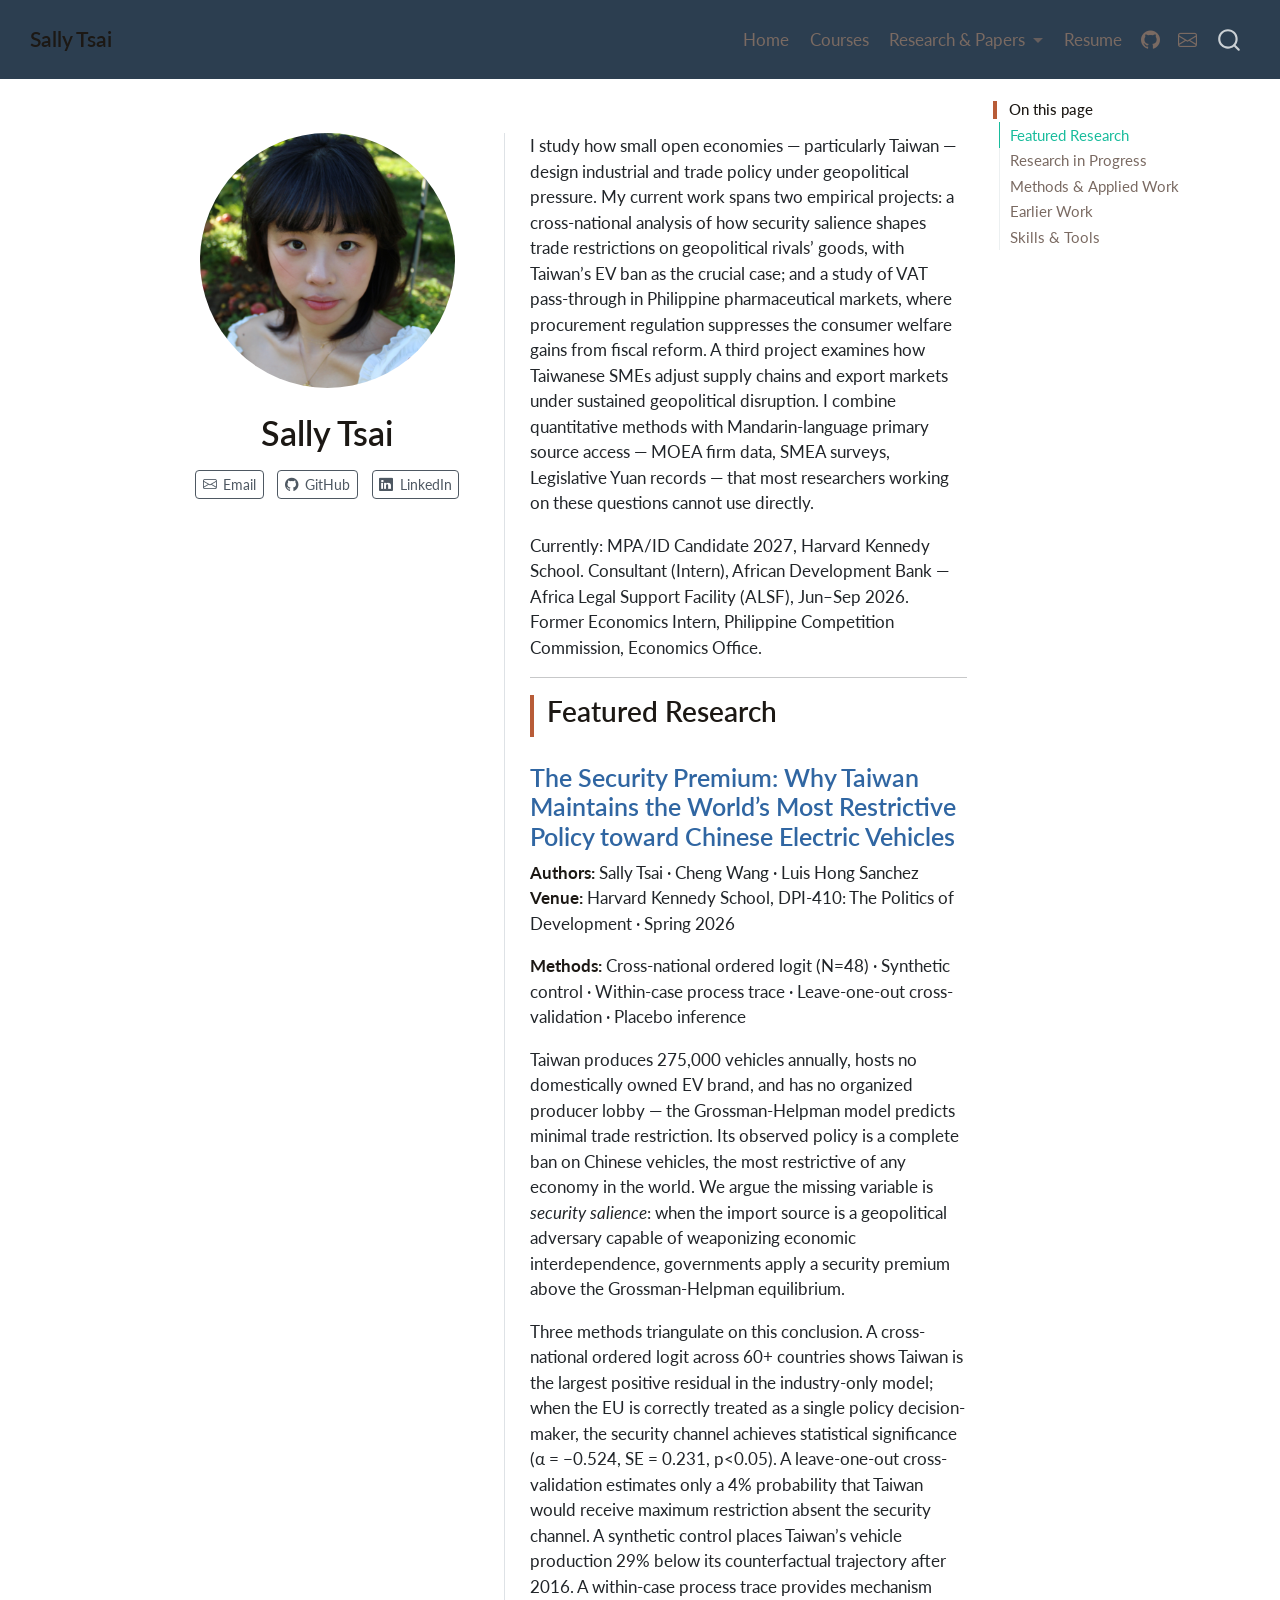
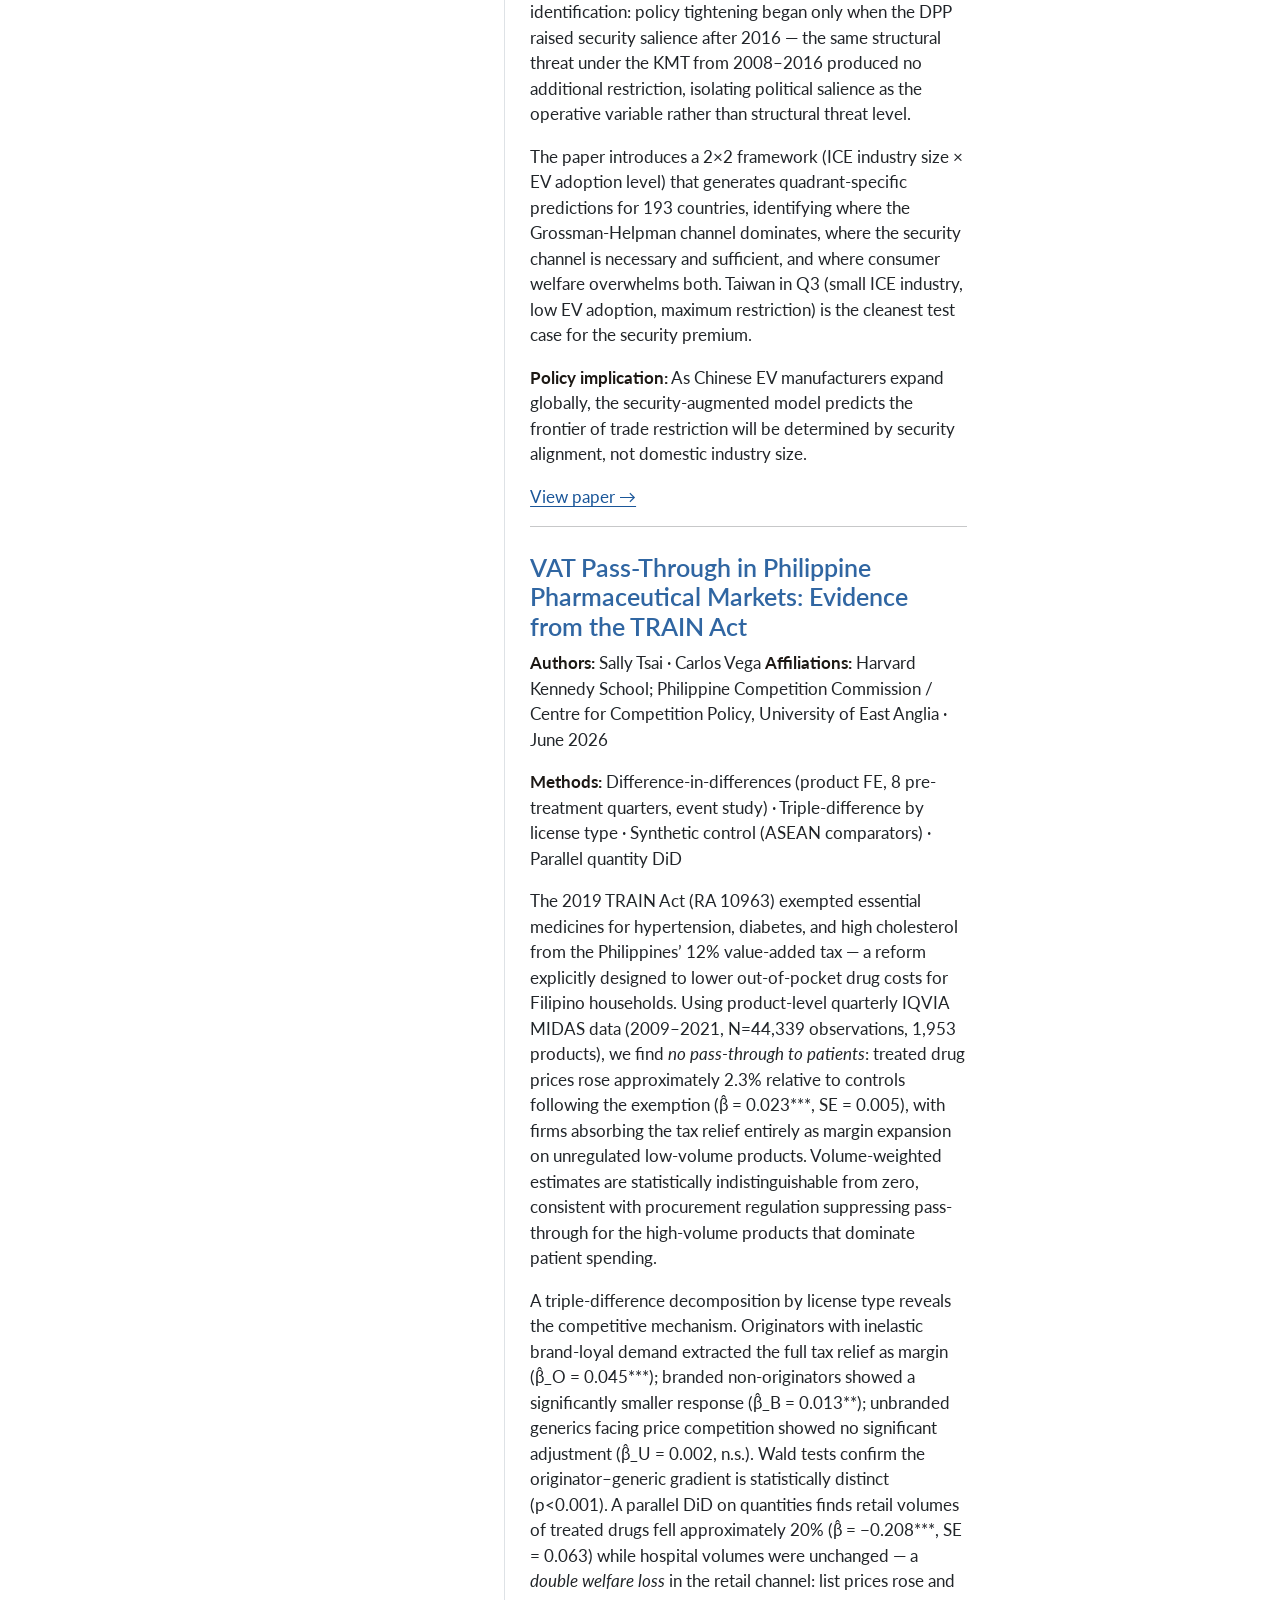
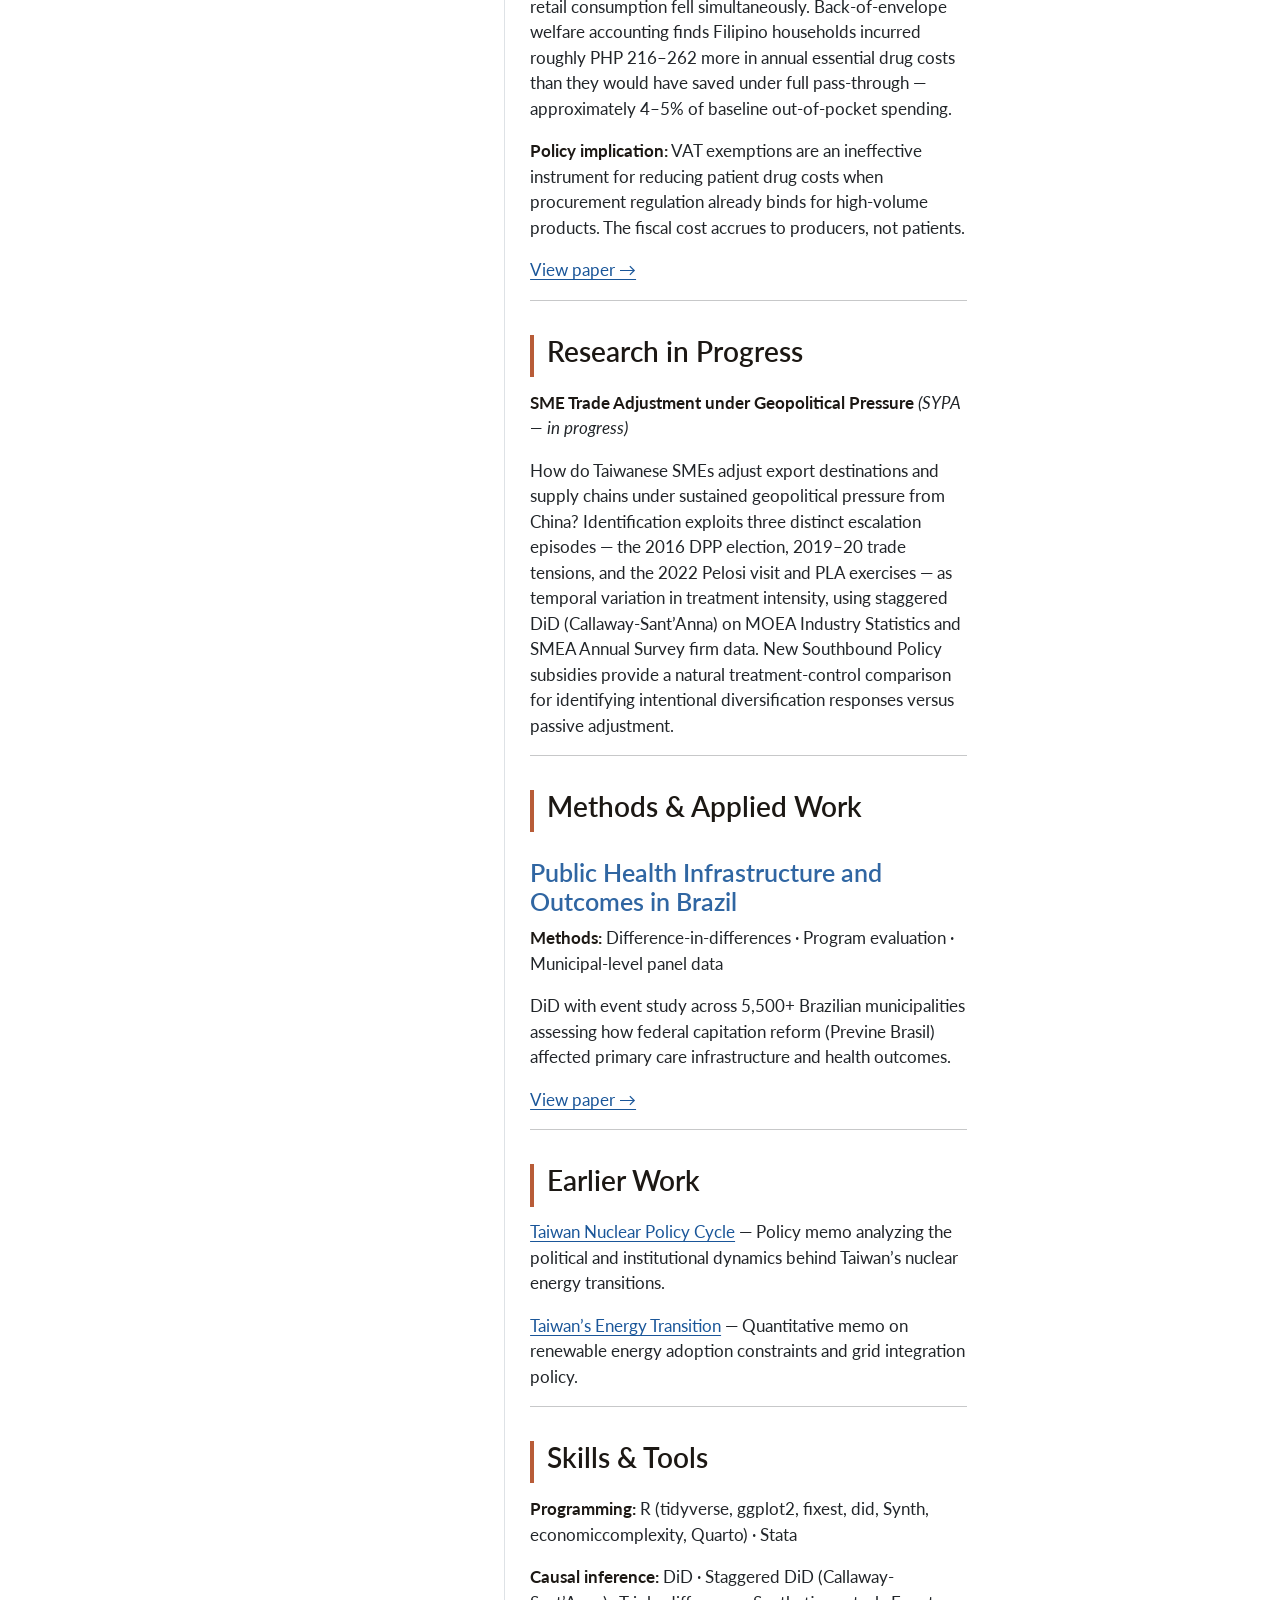
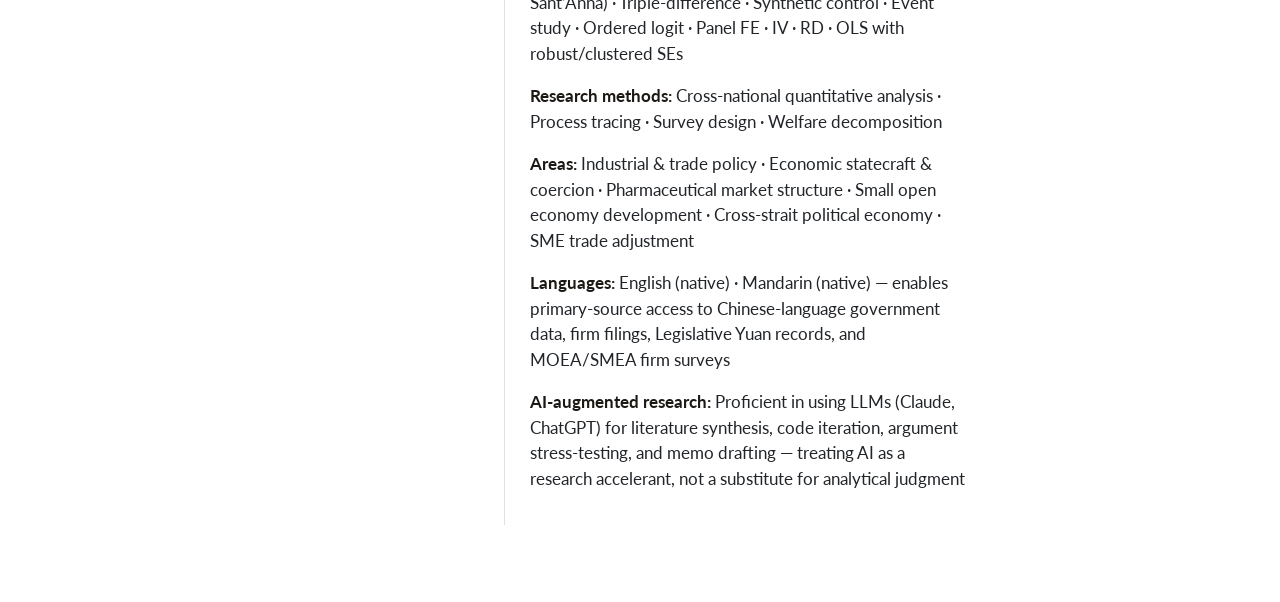
==== commit b83b44ef: "Add June 2026 CVs; fix ALSF title, PCC title, Brazil description - Add pdfs/sally-tsai-cv-1page-2026" ====
--- a/docs/index.html
+++ b/docs/index.html
@@ -129,7 +129,7 @@
     </ul>
   </li>
   <li class="nav-item">
-    <a class="nav-link" href="./pdfs/Sally Resume.pdf"> 
+    <a class="nav-link" href="./pdfs/sally-tsai-cv-1page-2026.pdf"> 
 <span class="menu-text">Resume</span></a>
   </li>  
   <li class="nav-item compact">
@@ -202,7 +202,7 @@
   <div class="about-contents"><main class="content" id="quarto-document-content">
 
 <p>I study how small open economies — particularly Taiwan — design industrial and trade policy under geopolitical pressure. My current work spans two empirical projects: a cross-national analysis of how security salience shapes trade restrictions on geopolitical rivals’ goods, with Taiwan’s EV ban as the crucial case; and a study of VAT pass-through in Philippine pharmaceutical markets, where procurement regulation suppresses the consumer welfare gains from fiscal reform. A third project examines how Taiwanese SMEs adjust supply chains and export markets under sustained geopolitical disruption. I combine quantitative methods with Mandarin-language primary source access — MOEA firm data, SMEA surveys, Legislative Yuan records — that most researchers working on these questions cannot use directly.</p>
-<p>Currently: MPA/ID Candidate 2027, Harvard Kennedy School. Incoming data infrastructure intern, African Legal Support Facility (ALSF / African Development Bank). Former research associate, Philippine Competition Commission — Economics Office.</p>
+<p>Currently: MPA/ID Candidate 2027, Harvard Kennedy School. Consultant (Intern), African Development Bank — Africa Legal Support Facility (ALSF), Jun–Sep 2026. Former Economics Intern, Philippine Competition Commission, Economics Office.</p>
 <hr>
 <section id="featured-research" class="level2">
 <h2 data-anchor-id="featured-research">Featured Research</h2>
@@ -239,7 +239,7 @@
 <section id="public-health-infrastructure-and-outcomes-in-brazil" class="level3">
 <h3 data-anchor-id="public-health-infrastructure-and-outcomes-in-brazil">Public Health Infrastructure and Outcomes in Brazil</h3>
 <p><strong>Methods:</strong> Difference-in-differences · Program evaluation · Municipal-level panel data</p>
-<p>Causal analysis of public health infrastructure investment and health outcomes across Brazilian municipalities, using DiD to identify the effect of infrastructure shocks on local health indicators.</p>
+<p>DiD with event study across 5,500+ Brazilian municipalities assessing how federal capitation reform (Previne Brasil) affected primary care infrastructure and health outcomes.</p>
 <p><a href="pdfs/brazil-health-outcome.pdf">View paper →</a></p>
 <hr>
 </section>
